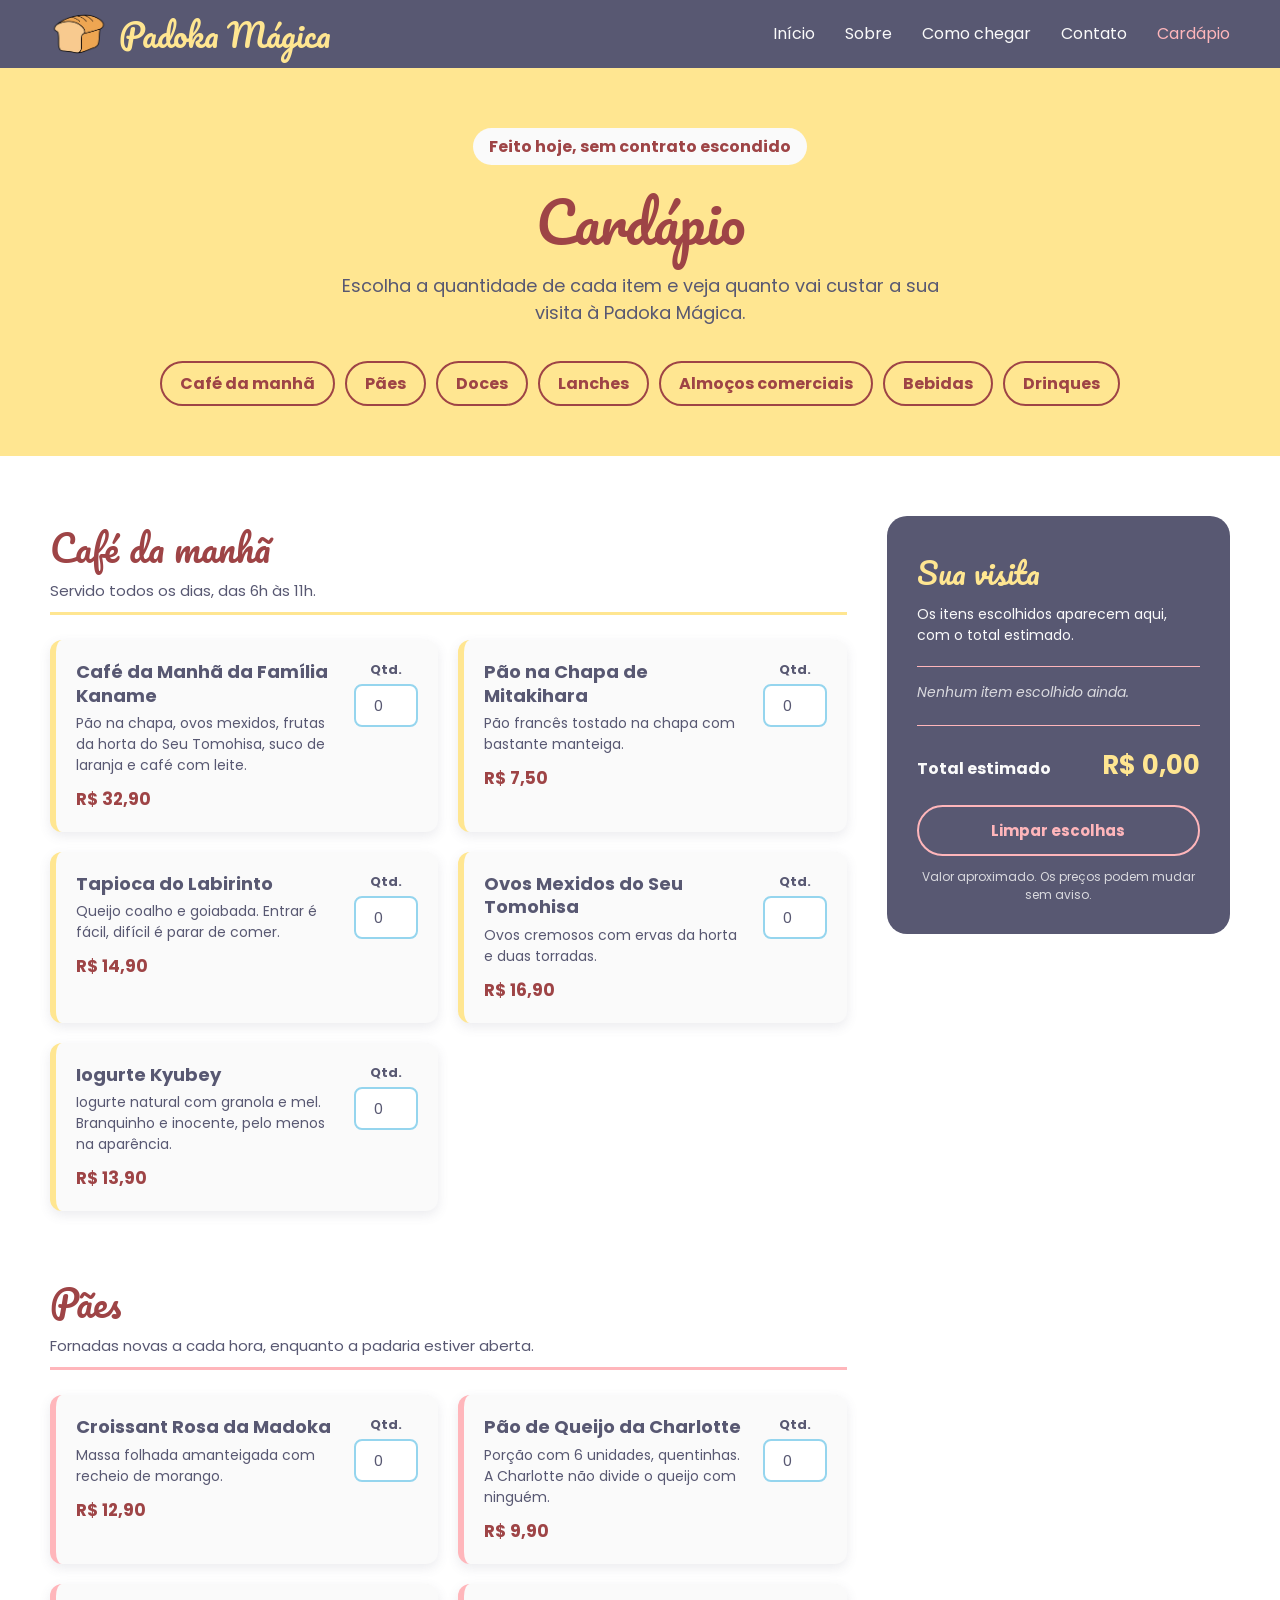
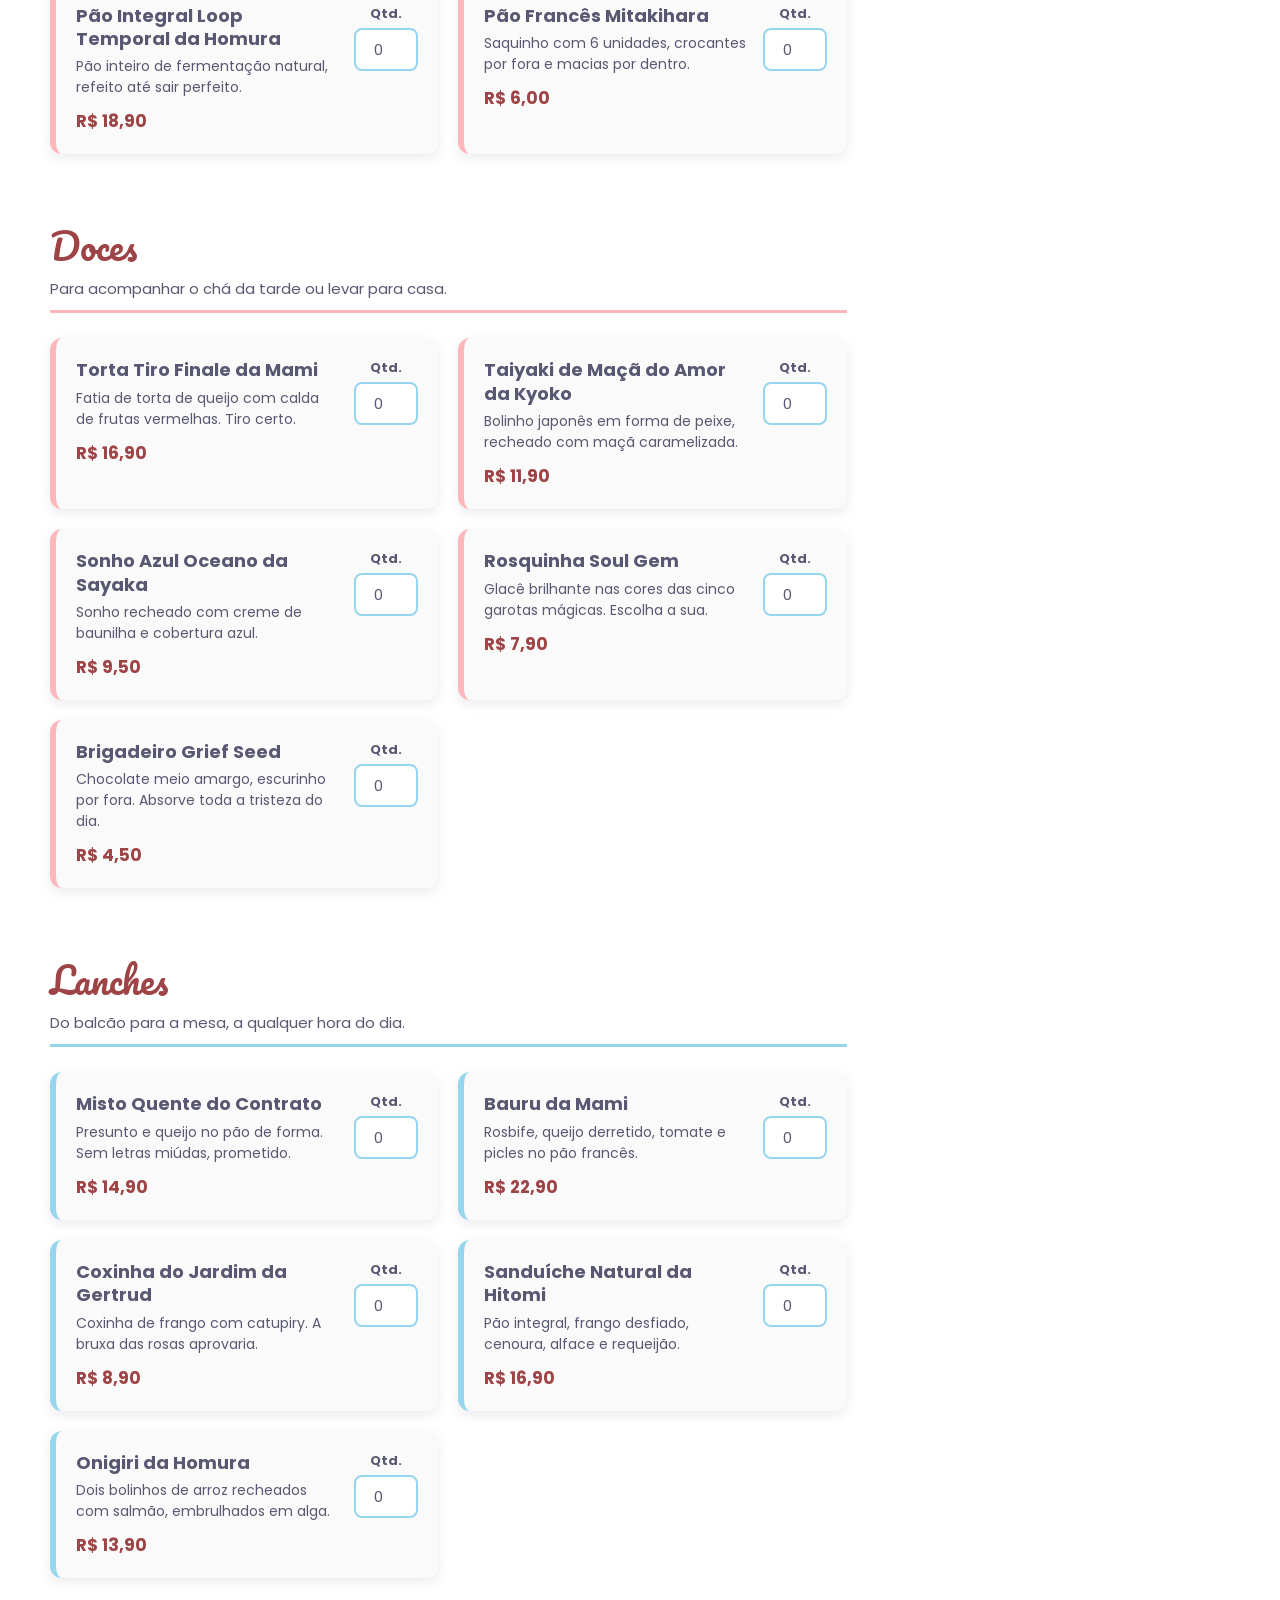
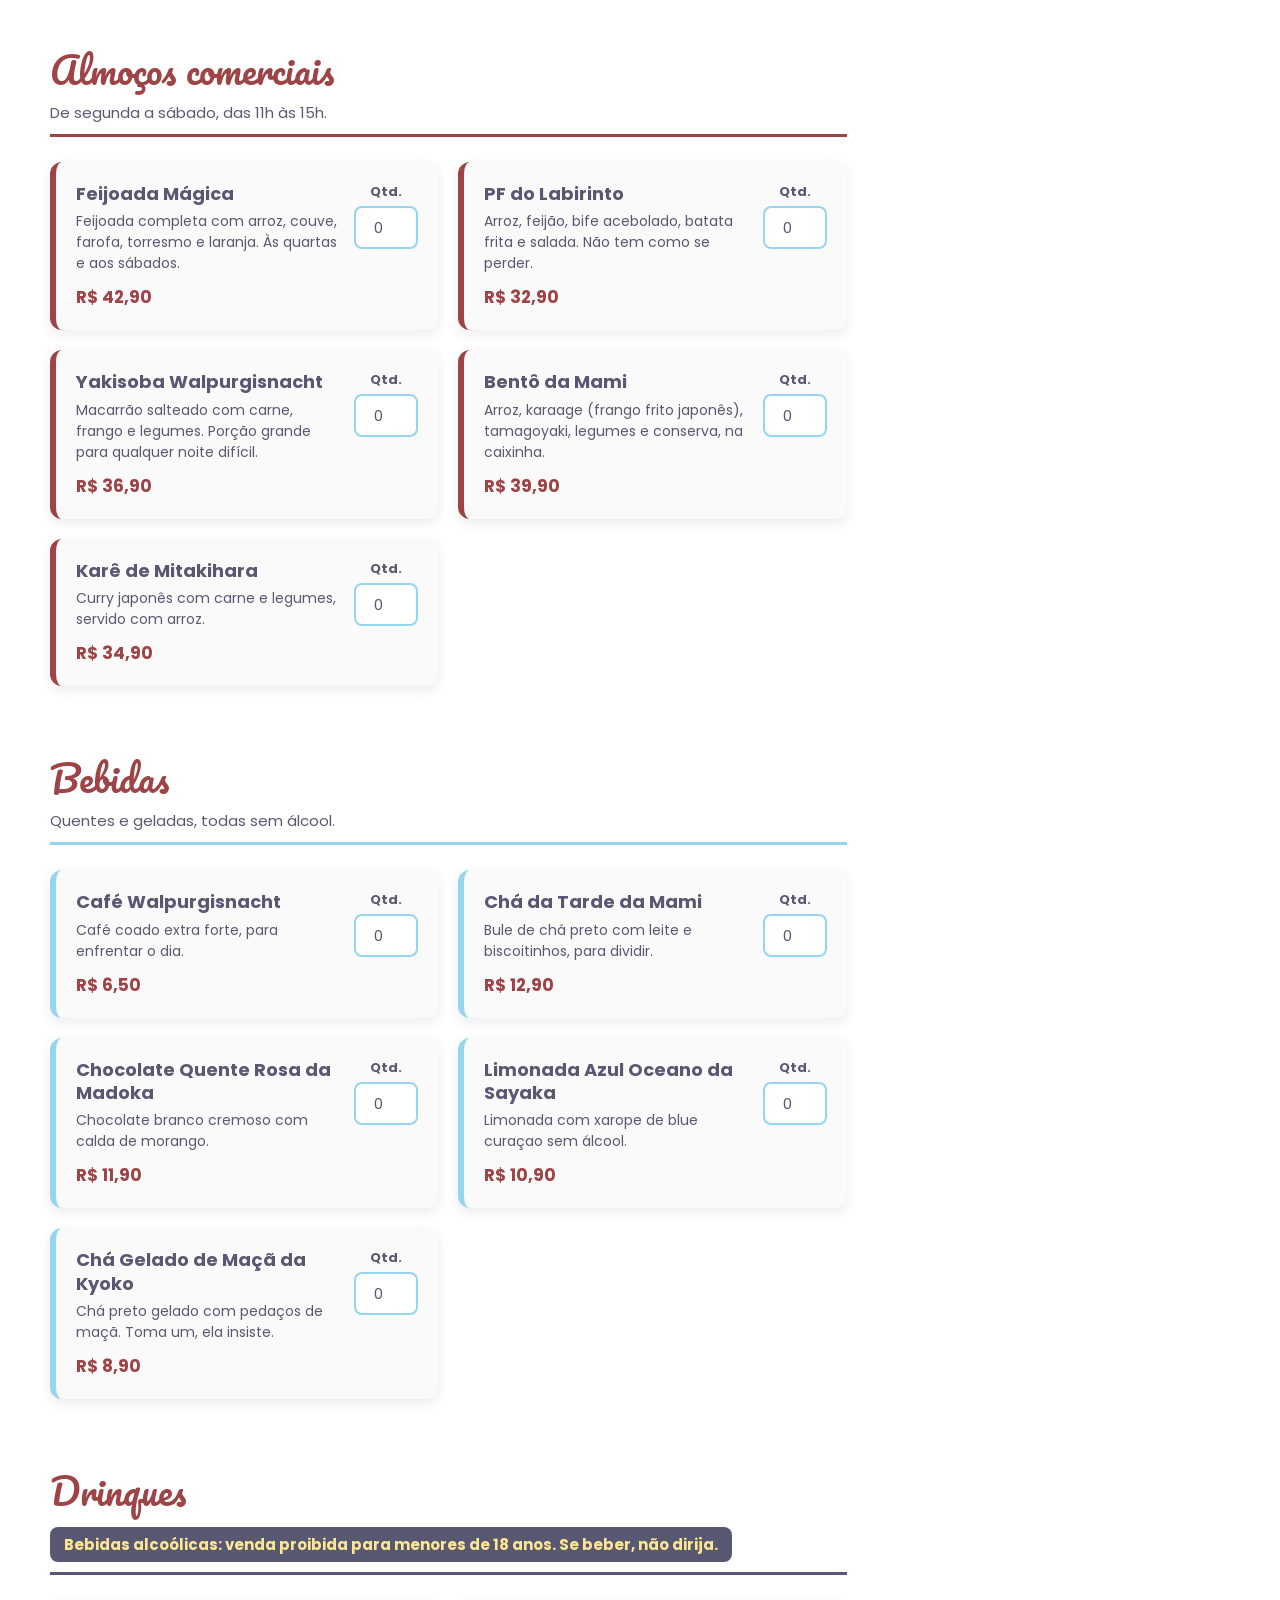
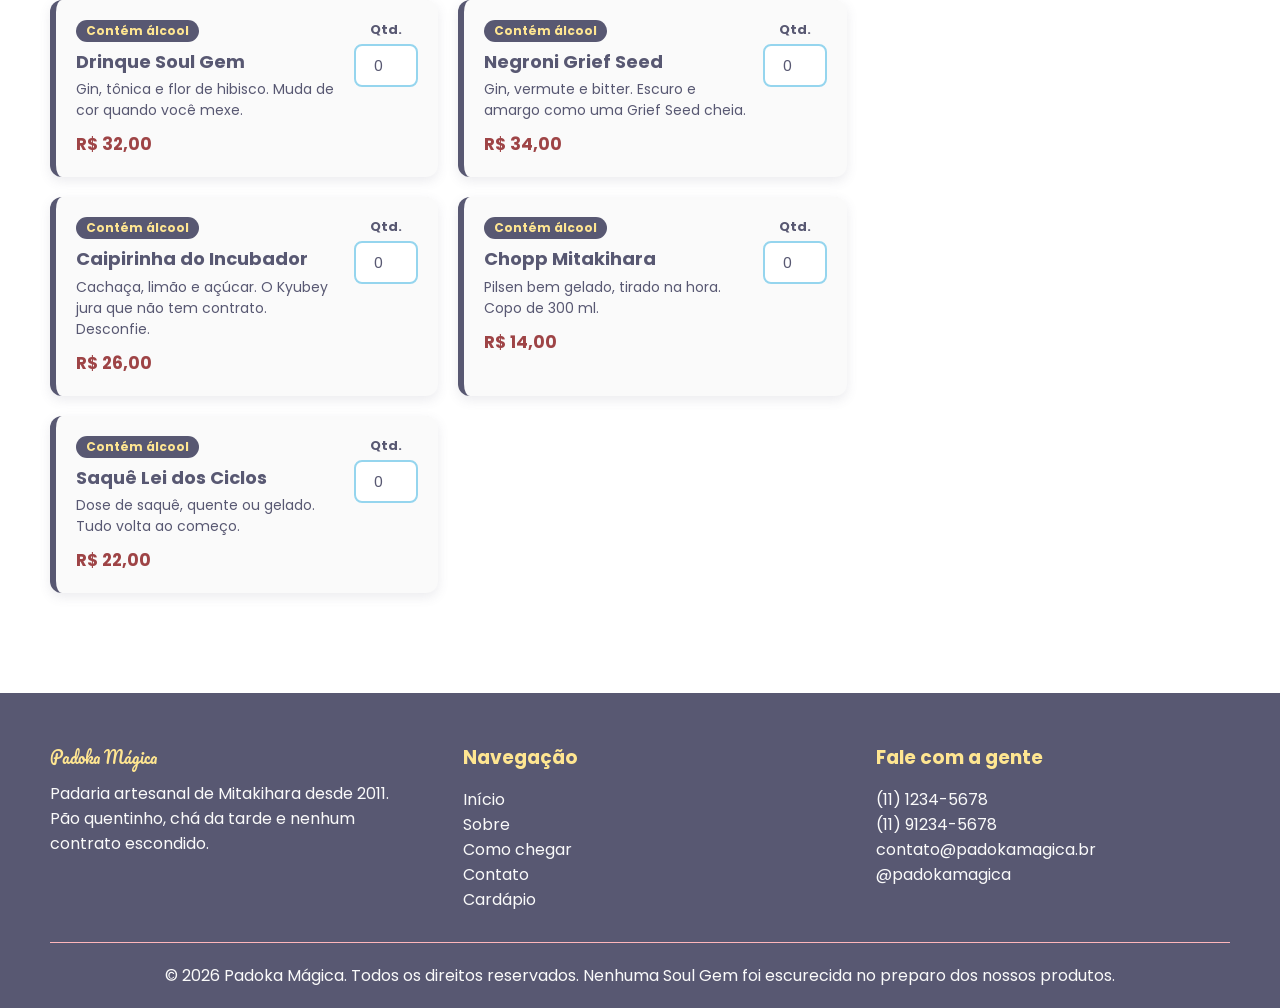
==== cardapio.html @ 31a46632 "Cardápio Pronto" ====
<!doctype html>
<html lang="pt-BR">
  <head>
    <meta charset="UTF-8" />
    <meta name="viewport" content="width=device-width, initial-scale=1.0" />
    <title>Cardápio | Padoka Mágica</title>
    <link rel="stylesheet" href="./css/cardapio.css" />
    <link
      rel="shortcut icon"
      href="assets/img/LogoImage.png"
      type="image/png" />
  </head>
  <body>
    <header id="header" class="header">
      <a href="./index.html#hero" class="logoContainer">
        <img src="./assets/img/LogoImage.png" alt="Logo da Padoka Mágica" />
        <h1>Padoka Mágica</h1>
      </a>

      <nav class="navigation">
        <a href="./index.html#hero">Início</a>
        <a href="./index.html#historia">Sobre</a>
        <a href="./index.html#comoChegar">Como chegar</a>
        <a href="./index.html#contato">Contato</a>
        <a href="./cardapio.html" class="paginaAtual">Cardápio</a>
      </nav>
    </header>

    <main id="content" class="content">
      <section id="cardapioTopo" class="cardapioTopo">
        <p class="cardapioTag">Feito hoje, sem contrato escondido</p>
        <h1 class="cardapioTitulo">Cardápio</h1>
        <p class="cardapioSubtitulo">
          Escolha a quantidade de cada item e veja quanto vai custar a sua
          visita à Padoka Mágica.
        </p>
        <nav class="categorias">
          <a href="#cafeDaManha">Café da manhã</a>
          <a href="#paes">Pães</a>
          <a href="#doces">Doces</a>
          <a href="#lanches">Lanches</a>
          <a href="#almocos">Almoços comerciais</a>
          <a href="#bebidas">Bebidas</a>
          <a href="#drinques">Drinques</a>
        </nav>
      </section>

      <form id="formCardapio" class="cardapioConteudo" action="#">
        <div class="listaCategorias">
          <section id="cafeDaManha" class="categoria categoriaAmarela">
            <div class="categoriaCabecalho">
              <h2 class="categoriaTitulo">Café da manhã</h2>
              <p class="categoriaTexto">
                Servido todos os dias, das 6h às 11h.
              </p>
            </div>
            <div class="listaItens">
              <div class="item" data-id="cafeFamiliaKaname" data-preco="32.90">
                <div class="itemInfo">
                  <h3 class="itemNome">Café da Manhã da Família Kaname</h3>
                  <p class="itemDescricao">
                    Pão na chapa, ovos mexidos, frutas da horta do Seu Tomohisa,
                    suco de laranja e café com leite.
                  </p>
                  <p class="itemPreco">R$ 32,90</p>
                </div>
                <div class="itemQuantidade">
                  <label for="qtdCafeFamiliaKaname">Qtd.</label>
                  <input
                    type="number"
                    id="qtdCafeFamiliaKaname"
                    name="cafeFamiliaKaname"
                    class="quantidade"
                    min="0"
                    max="20"
                    value="0" />
                </div>
              </div>
              <div class="item" data-id="paoNaChapa" data-preco="7.50">
                <div class="itemInfo">
                  <h3 class="itemNome">Pão na Chapa de Mitakihara</h3>
                  <p class="itemDescricao">
                    Pão francês tostado na chapa com bastante manteiga.
                  </p>
                  <p class="itemPreco">R$ 7,50</p>
                </div>
                <div class="itemQuantidade">
                  <label for="qtdPaoNaChapa">Qtd.</label>
                  <input
                    type="number"
                    id="qtdPaoNaChapa"
                    name="paoNaChapa"
                    class="quantidade"
                    min="0"
                    max="20"
                    value="0" />
                </div>
              </div>
              <div class="item" data-id="tapiocaLabirinto" data-preco="14.90">
                <div class="itemInfo">
                  <h3 class="itemNome">Tapioca do Labirinto</h3>
                  <p class="itemDescricao">
                    Queijo coalho e goiabada. Entrar é fácil, difícil é parar de
                    comer.
                  </p>
                  <p class="itemPreco">R$ 14,90</p>
                </div>
                <div class="itemQuantidade">
                  <label for="qtdTapiocaLabirinto">Qtd.</label>
                  <input
                    type="number"
                    id="qtdTapiocaLabirinto"
                    name="tapiocaLabirinto"
                    class="quantidade"
                    min="0"
                    max="20"
                    value="0" />
                </div>
              </div>
              <div class="item" data-id="ovosTomohisa" data-preco="16.90">
                <div class="itemInfo">
                  <h3 class="itemNome">Ovos Mexidos do Seu Tomohisa</h3>
                  <p class="itemDescricao">
                    Ovos cremosos com ervas da horta e duas torradas.
                  </p>
                  <p class="itemPreco">R$ 16,90</p>
                </div>
                <div class="itemQuantidade">
                  <label for="qtdOvosTomohisa">Qtd.</label>
                  <input
                    type="number"
                    id="qtdOvosTomohisa"
                    name="ovosTomohisa"
                    class="quantidade"
                    min="0"
                    max="20"
                    value="0" />
                </div>
              </div>
              <div class="item" data-id="iogurteKyubey" data-preco="13.90">
                <div class="itemInfo">
                  <h3 class="itemNome">Iogurte Kyubey</h3>
                  <p class="itemDescricao">
                    Iogurte natural com granola e mel. Branquinho e inocente,
                    pelo menos na aparência.
                  </p>
                  <p class="itemPreco">R$ 13,90</p>
                </div>
                <div class="itemQuantidade">
                  <label for="qtdIogurteKyubey">Qtd.</label>
                  <input
                    type="number"
                    id="qtdIogurteKyubey"
                    name="iogurteKyubey"
                    class="quantidade"
                    min="0"
                    max="20"
                    value="0" />
                </div>
              </div>
            </div>
          </section>
          <section id="paes" class="categoria categoriaRosa">
            <div class="categoriaCabecalho">
              <h2 class="categoriaTitulo">Pães</h2>
              <p class="categoriaTexto">
                Fornadas novas a cada hora, enquanto a padaria estiver aberta.
              </p>
            </div>
            <div class="listaItens">
              <div class="item" data-id="croissantRosa" data-preco="12.90">
                <div class="itemInfo">
                  <h3 class="itemNome">Croissant Rosa da Madoka</h3>
                  <p class="itemDescricao">
                    Massa folhada amanteigada com recheio de morango.
                  </p>
                  <p class="itemPreco">R$ 12,90</p>
                </div>
                <div class="itemQuantidade">
                  <label for="qtdCroissantRosa">Qtd.</label>
                  <input
                    type="number"
                    id="qtdCroissantRosa"
                    name="croissantRosa"
                    class="quantidade"
                    min="0"
                    max="20"
                    value="0" />
                </div>
              </div>
              <div class="item" data-id="paoQueijo" data-preco="9.90">
                <div class="itemInfo">
                  <h3 class="itemNome">Pão de Queijo da Charlotte</h3>
                  <p class="itemDescricao">
                    Porção com 6 unidades, quentinhas. A Charlotte não divide o
                    queijo com ninguém.
                  </p>
                  <p class="itemPreco">R$ 9,90</p>
                </div>
                <div class="itemQuantidade">
                  <label for="qtdPaoQueijo">Qtd.</label>
                  <input
                    type="number"
                    id="qtdPaoQueijo"
                    name="paoQueijo"
                    class="quantidade"
                    min="0"
                    max="20"
                    value="0" />
                </div>
              </div>
              <div class="item" data-id="paoIntegral" data-preco="18.90">
                <div class="itemInfo">
                  <h3 class="itemNome">Pão Integral Loop Temporal da Homura</h3>
                  <p class="itemDescricao">
                    Pão inteiro de fermentação natural, refeito até sair
                    perfeito.
                  </p>
                  <p class="itemPreco">R$ 18,90</p>
                </div>
                <div class="itemQuantidade">
                  <label for="qtdPaoIntegral">Qtd.</label>
                  <input
                    type="number"
                    id="qtdPaoIntegral"
                    name="paoIntegral"
                    class="quantidade"
                    min="0"
                    max="20"
                    value="0" />
                </div>
              </div>
              <div class="item" data-id="paoFrances" data-preco="6.00">
                <div class="itemInfo">
                  <h3 class="itemNome">Pão Francês Mitakihara</h3>
                  <p class="itemDescricao">
                    Saquinho com 6 unidades, crocantes por fora e macias por
                    dentro.
                  </p>
                  <p class="itemPreco">R$ 6,00</p>
                </div>
                <div class="itemQuantidade">
                  <label for="qtdPaoFrances">Qtd.</label>
                  <input
                    type="number"
                    id="qtdPaoFrances"
                    name="paoFrances"
                    class="quantidade"
                    min="0"
                    max="20"
                    value="0" />
                </div>
              </div>
            </div>
          </section>
          <section id="doces" class="categoria categoriaRosa">
            <div class="categoriaCabecalho">
              <h2 class="categoriaTitulo">Doces</h2>
              <p class="categoriaTexto">
                Para acompanhar o chá da tarde ou levar para casa.
              </p>
            </div>
            <div class="listaItens">
              <div class="item" data-id="tortaMami" data-preco="16.90">
                <div class="itemInfo">
                  <h3 class="itemNome">Torta Tiro Finale da Mami</h3>
                  <p class="itemDescricao">
                    Fatia de torta de queijo com calda de frutas vermelhas. Tiro
                    certo.
                  </p>
                  <p class="itemPreco">R$ 16,90</p>
                </div>
                <div class="itemQuantidade">
                  <label for="qtdTortaMami">Qtd.</label>
                  <input
                    type="number"
                    id="qtdTortaMami"
                    name="tortaMami"
                    class="quantidade"
                    min="0"
                    max="20"
                    value="0" />
                </div>
              </div>
              <div class="item" data-id="taiyakiKyoko" data-preco="11.90">
                <div class="itemInfo">
                  <h3 class="itemNome">Taiyaki de Maçã do Amor da Kyoko</h3>
                  <p class="itemDescricao">
                    Bolinho japonês em forma de peixe, recheado com maçã
                    caramelizada.
                  </p>
                  <p class="itemPreco">R$ 11,90</p>
                </div>
                <div class="itemQuantidade">
                  <label for="qtdTaiyakiKyoko">Qtd.</label>
                  <input
                    type="number"
                    id="qtdTaiyakiKyoko"
                    name="taiyakiKyoko"
                    class="quantidade"
                    min="0"
                    max="20"
                    value="0" />
                </div>
              </div>
              <div class="item" data-id="sonhoSayaka" data-preco="9.50">
                <div class="itemInfo">
                  <h3 class="itemNome">Sonho Azul Oceano da Sayaka</h3>
                  <p class="itemDescricao">
                    Sonho recheado com creme de baunilha e cobertura azul.
                  </p>
                  <p class="itemPreco">R$ 9,50</p>
                </div>
                <div class="itemQuantidade">
                  <label for="qtdSonhoSayaka">Qtd.</label>
                  <input
                    type="number"
                    id="qtdSonhoSayaka"
                    name="sonhoSayaka"
                    class="quantidade"
                    min="0"
                    max="20"
                    value="0" />
                </div>
              </div>
              <div class="item" data-id="rosquinhaSoulGem" data-preco="7.90">
                <div class="itemInfo">
                  <h3 class="itemNome">Rosquinha Soul Gem</h3>
                  <p class="itemDescricao">
                    Glacê brilhante nas cores das cinco garotas mágicas. Escolha
                    a sua.
                  </p>
                  <p class="itemPreco">R$ 7,90</p>
                </div>
                <div class="itemQuantidade">
                  <label for="qtdRosquinhaSoulGem">Qtd.</label>
                  <input
                    type="number"
                    id="qtdRosquinhaSoulGem"
                    name="rosquinhaSoulGem"
                    class="quantidade"
                    min="0"
                    max="20"
                    value="0" />
                </div>
              </div>
              <div class="item" data-id="brigadeiroGriefSeed" data-preco="4.50">
                <div class="itemInfo">
                  <h3 class="itemNome">Brigadeiro Grief Seed</h3>
                  <p class="itemDescricao">
                    Chocolate meio amargo, escurinho por fora. Absorve toda a
                    tristeza do dia.
                  </p>
                  <p class="itemPreco">R$ 4,50</p>
                </div>
                <div class="itemQuantidade">
                  <label for="qtdBrigadeiroGriefSeed">Qtd.</label>
                  <input
                    type="number"
                    id="qtdBrigadeiroGriefSeed"
                    name="brigadeiroGriefSeed"
                    class="quantidade"
                    min="0"
                    max="20"
                    value="0" />
                </div>
              </div>
            </div>
          </section>
          <section id="lanches" class="categoria categoriaAzul">
            <div class="categoriaCabecalho">
              <h2 class="categoriaTitulo">Lanches</h2>
              <p class="categoriaTexto">
                Do balcão para a mesa, a qualquer hora do dia.
              </p>
            </div>
            <div class="listaItens">
              <div class="item" data-id="mistoContrato" data-preco="14.90">
                <div class="itemInfo">
                  <h3 class="itemNome">Misto Quente do Contrato</h3>
                  <p class="itemDescricao">
                    Presunto e queijo no pão de forma. Sem letras miúdas,
                    prometido.
                  </p>
                  <p class="itemPreco">R$ 14,90</p>
                </div>
                <div class="itemQuantidade">
                  <label for="qtdMistoContrato">Qtd.</label>
                  <input
                    type="number"
                    id="qtdMistoContrato"
                    name="mistoContrato"
                    class="quantidade"
                    min="0"
                    max="20"
                    value="0" />
                </div>
              </div>
              <div class="item" data-id="bauruMami" data-preco="22.90">
                <div class="itemInfo">
                  <h3 class="itemNome">Bauru da Mami</h3>
                  <p class="itemDescricao">
                    Rosbife, queijo derretido, tomate e picles no pão francês.
                  </p>
                  <p class="itemPreco">R$ 22,90</p>
                </div>
                <div class="itemQuantidade">
                  <label for="qtdBauruMami">Qtd.</label>
                  <input
                    type="number"
                    id="qtdBauruMami"
                    name="bauruMami"
                    class="quantidade"
                    min="0"
                    max="20"
                    value="0" />
                </div>
              </div>
              <div class="item" data-id="coxinhaGertrud" data-preco="8.90">
                <div class="itemInfo">
                  <h3 class="itemNome">Coxinha do Jardim da Gertrud</h3>
                  <p class="itemDescricao">
                    Coxinha de frango com catupiry. A bruxa das rosas aprovaria.
                  </p>
                  <p class="itemPreco">R$ 8,90</p>
                </div>
                <div class="itemQuantidade">
                  <label for="qtdCoxinhaGertrud">Qtd.</label>
                  <input
                    type="number"
                    id="qtdCoxinhaGertrud"
                    name="coxinhaGertrud"
                    class="quantidade"
                    min="0"
                    max="20"
                    value="0" />
                </div>
              </div>
              <div class="item" data-id="sanduicheHitomi" data-preco="16.90">
                <div class="itemInfo">
                  <h3 class="itemNome">Sanduíche Natural da Hitomi</h3>
                  <p class="itemDescricao">
                    Pão integral, frango desfiado, cenoura, alface e requeijão.
                  </p>
                  <p class="itemPreco">R$ 16,90</p>
                </div>
                <div class="itemQuantidade">
                  <label for="qtdSanduicheHitomi">Qtd.</label>
                  <input
                    type="number"
                    id="qtdSanduicheHitomi"
                    name="sanduicheHitomi"
                    class="quantidade"
                    min="0"
                    max="20"
                    value="0" />
                </div>
              </div>
              <div class="item" data-id="onigiriHomura" data-preco="13.90">
                <div class="itemInfo">
                  <h3 class="itemNome">Onigiri da Homura</h3>
                  <p class="itemDescricao">
                    Dois bolinhos de arroz recheados com salmão, embrulhados em
                    alga.
                  </p>
                  <p class="itemPreco">R$ 13,90</p>
                </div>
                <div class="itemQuantidade">
                  <label for="qtdOnigiriHomura">Qtd.</label>
                  <input
                    type="number"
                    id="qtdOnigiriHomura"
                    name="onigiriHomura"
                    class="quantidade"
                    min="0"
                    max="20"
                    value="0" />
                </div>
              </div>
            </div>
          </section>
          <section id="almocos" class="categoria categoriaVermelha">
            <div class="categoriaCabecalho">
              <h2 class="categoriaTitulo">Almoços comerciais</h2>
              <p class="categoriaTexto">De segunda a sábado, das 11h às 15h.</p>
            </div>
            <div class="listaItens">
              <div class="item" data-id="feijoadaMagica" data-preco="42.90">
                <div class="itemInfo">
                  <h3 class="itemNome">Feijoada Mágica</h3>
                  <p class="itemDescricao">
                    Feijoada completa com arroz, couve, farofa, torresmo e
                    laranja. Às quartas e aos sábados.
                  </p>
                  <p class="itemPreco">R$ 42,90</p>
                </div>
                <div class="itemQuantidade">
                  <label for="qtdFeijoadaMagica">Qtd.</label>
                  <input
                    type="number"
                    id="qtdFeijoadaMagica"
                    name="feijoadaMagica"
                    class="quantidade"
                    min="0"
                    max="20"
                    value="0" />
                </div>
              </div>
              <div class="item" data-id="pfLabirinto" data-preco="32.90">
                <div class="itemInfo">
                  <h3 class="itemNome">PF do Labirinto</h3>
                  <p class="itemDescricao">
                    Arroz, feijão, bife acebolado, batata frita e salada. Não
                    tem como se perder.
                  </p>
                  <p class="itemPreco">R$ 32,90</p>
                </div>
                <div class="itemQuantidade">
                  <label for="qtdPfLabirinto">Qtd.</label>
                  <input
                    type="number"
                    id="qtdPfLabirinto"
                    name="pfLabirinto"
                    class="quantidade"
                    min="0"
                    max="20"
                    value="0" />
                </div>
              </div>
              <div class="item" data-id="yakisobaWalpurgis" data-preco="36.90">
                <div class="itemInfo">
                  <h3 class="itemNome">Yakisoba Walpurgisnacht</h3>
                  <p class="itemDescricao">
                    Macarrão salteado com carne, frango e legumes. Porção grande
                    para qualquer noite difícil.
                  </p>
                  <p class="itemPreco">R$ 36,90</p>
                </div>
                <div class="itemQuantidade">
                  <label for="qtdYakisobaWalpurgis">Qtd.</label>
                  <input
                    type="number"
                    id="qtdYakisobaWalpurgis"
                    name="yakisobaWalpurgis"
                    class="quantidade"
                    min="0"
                    max="20"
                    value="0" />
                </div>
              </div>
              <div class="item" data-id="bentoMami" data-preco="39.90">
                <div class="itemInfo">
                  <h3 class="itemNome">Bentô da Mami</h3>
                  <p class="itemDescricao">
                    Arroz, karaage (frango frito japonês), tamagoyaki, legumes e
                    conserva, na caixinha.
                  </p>
                  <p class="itemPreco">R$ 39,90</p>
                </div>
                <div class="itemQuantidade">
                  <label for="qtdBentoMami">Qtd.</label>
                  <input
                    type="number"
                    id="qtdBentoMami"
                    name="bentoMami"
                    class="quantidade"
                    min="0"
                    max="20"
                    value="0" />
                </div>
              </div>
              <div class="item" data-id="kareMitakihara" data-preco="34.90">
                <div class="itemInfo">
                  <h3 class="itemNome">Karê de Mitakihara</h3>
                  <p class="itemDescricao">
                    Curry japonês com carne e legumes, servido com arroz.
                  </p>
                  <p class="itemPreco">R$ 34,90</p>
                </div>
                <div class="itemQuantidade">
                  <label for="qtdKareMitakihara">Qtd.</label>
                  <input
                    type="number"
                    id="qtdKareMitakihara"
                    name="kareMitakihara"
                    class="quantidade"
                    min="0"
                    max="20"
                    value="0" />
                </div>
              </div>
            </div>
          </section>
          <section id="bebidas" class="categoria categoriaAzul">
            <div class="categoriaCabecalho">
              <h2 class="categoriaTitulo">Bebidas</h2>
              <p class="categoriaTexto">Quentes e geladas, todas sem álcool.</p>
            </div>
            <div class="listaItens">
              <div class="item" data-id="cafeWalpurgis" data-preco="6.50">
                <div class="itemInfo">
                  <h3 class="itemNome">Café Walpurgisnacht</h3>
                  <p class="itemDescricao">
                    Café coado extra forte, para enfrentar o dia.
                  </p>
                  <p class="itemPreco">R$ 6,50</p>
                </div>
                <div class="itemQuantidade">
                  <label for="qtdCafeWalpurgis">Qtd.</label>
                  <input
                    type="number"
                    id="qtdCafeWalpurgis"
                    name="cafeWalpurgis"
                    class="quantidade"
                    min="0"
                    max="20"
                    value="0" />
                </div>
              </div>
              <div class="item" data-id="chaMami" data-preco="12.90">
                <div class="itemInfo">
                  <h3 class="itemNome">Chá da Tarde da Mami</h3>
                  <p class="itemDescricao">
                    Bule de chá preto com leite e biscoitinhos, para dividir.
                  </p>
                  <p class="itemPreco">R$ 12,90</p>
                </div>
                <div class="itemQuantidade">
                  <label for="qtdChaMami">Qtd.</label>
                  <input
                    type="number"
                    id="qtdChaMami"
                    name="chaMami"
                    class="quantidade"
                    min="0"
                    max="20"
                    value="0" />
                </div>
              </div>
              <div class="item" data-id="chocolateMadoka" data-preco="11.90">
                <div class="itemInfo">
                  <h3 class="itemNome">Chocolate Quente Rosa da Madoka</h3>
                  <p class="itemDescricao">
                    Chocolate branco cremoso com calda de morango.
                  </p>
                  <p class="itemPreco">R$ 11,90</p>
                </div>
                <div class="itemQuantidade">
                  <label for="qtdChocolateMadoka">Qtd.</label>
                  <input
                    type="number"
                    id="qtdChocolateMadoka"
                    name="chocolateMadoka"
                    class="quantidade"
                    min="0"
                    max="20"
                    value="0" />
                </div>
              </div>
              <div class="item" data-id="limonadaSayaka" data-preco="10.90">
                <div class="itemInfo">
                  <h3 class="itemNome">Limonada Azul Oceano da Sayaka</h3>
                  <p class="itemDescricao">
                    Limonada com xarope de blue curaçao sem álcool.
                  </p>
                  <p class="itemPreco">R$ 10,90</p>
                </div>
                <div class="itemQuantidade">
                  <label for="qtdLimonadaSayaka">Qtd.</label>
                  <input
                    type="number"
                    id="qtdLimonadaSayaka"
                    name="limonadaSayaka"
                    class="quantidade"
                    min="0"
                    max="20"
                    value="0" />
                </div>
              </div>
              <div class="item" data-id="chaGeladoKyoko" data-preco="8.90">
                <div class="itemInfo">
                  <h3 class="itemNome">Chá Gelado de Maçã da Kyoko</h3>
                  <p class="itemDescricao">
                    Chá preto gelado com pedaços de maçã. Toma um, ela insiste.
                  </p>
                  <p class="itemPreco">R$ 8,90</p>
                </div>
                <div class="itemQuantidade">
                  <label for="qtdChaGeladoKyoko">Qtd.</label>
                  <input
                    type="number"
                    id="qtdChaGeladoKyoko"
                    name="chaGeladoKyoko"
                    class="quantidade"
                    min="0"
                    max="20"
                    value="0" />
                </div>
              </div>
            </div>
          </section>
          <section id="drinques" class="categoria categoriaRoxa">
            <div class="categoriaCabecalho">
              <h2 class="categoriaTitulo">Drinques</h2>
              <p class="categoriaTexto categoriaAviso">
                Bebidas alcoólicas: venda proibida para menores de 18 anos. Se
                beber, não dirija.
              </p>
            </div>
            <div class="listaItens">
              <div class="item" data-id="drinqueSoulGem" data-preco="32.00">
                <div class="itemInfo">
                  <p class="itemTag">Contém álcool</p>
                  <h3 class="itemNome">Drinque Soul Gem</h3>
                  <p class="itemDescricao">
                    Gin, tônica e flor de hibisco. Muda de cor quando você mexe.
                  </p>
                  <p class="itemPreco">R$ 32,00</p>
                </div>
                <div class="itemQuantidade">
                  <label for="qtdDrinqueSoulGem">Qtd.</label>
                  <input
                    type="number"
                    id="qtdDrinqueSoulGem"
                    name="drinqueSoulGem"
                    class="quantidade"
                    min="0"
                    max="20"
                    value="0" />
                </div>
              </div>
              <div class="item" data-id="negroniGriefSeed" data-preco="34.00">
                <div class="itemInfo">
                  <p class="itemTag">Contém álcool</p>
                  <h3 class="itemNome">Negroni Grief Seed</h3>
                  <p class="itemDescricao">
                    Gin, vermute e bitter. Escuro e amargo como uma Grief Seed
                    cheia.
                  </p>
                  <p class="itemPreco">R$ 34,00</p>
                </div>
                <div class="itemQuantidade">
                  <label for="qtdNegroniGriefSeed">Qtd.</label>
                  <input
                    type="number"
                    id="qtdNegroniGriefSeed"
                    name="negroniGriefSeed"
                    class="quantidade"
                    min="0"
                    max="20"
                    value="0" />
                </div>
              </div>
              <div
                class="item"
                data-id="caipirinhaIncubador"
                data-preco="26.00">
                <div class="itemInfo">
                  <p class="itemTag">Contém álcool</p>
                  <h3 class="itemNome">Caipirinha do Incubador</h3>
                  <p class="itemDescricao">
                    Cachaça, limão e açúcar. O Kyubey jura que não tem contrato.
                    Desconfie.
                  </p>
                  <p class="itemPreco">R$ 26,00</p>
                </div>
                <div class="itemQuantidade">
                  <label for="qtdCaipirinhaIncubador">Qtd.</label>
                  <input
                    type="number"
                    id="qtdCaipirinhaIncubador"
                    name="caipirinhaIncubador"
                    class="quantidade"
                    min="0"
                    max="20"
                    value="0" />
                </div>
              </div>
              <div class="item" data-id="choppMitakihara" data-preco="14.00">
                <div class="itemInfo">
                  <p class="itemTag">Contém álcool</p>
                  <h3 class="itemNome">Chopp Mitakihara</h3>
                  <p class="itemDescricao">
                    Pilsen bem gelado, tirado na hora. Copo de 300 ml.
                  </p>
                  <p class="itemPreco">R$ 14,00</p>
                </div>
                <div class="itemQuantidade">
                  <label for="qtdChoppMitakihara">Qtd.</label>
                  <input
                    type="number"
                    id="qtdChoppMitakihara"
                    name="choppMitakihara"
                    class="quantidade"
                    min="0"
                    max="20"
                    value="0" />
                </div>
              </div>
              <div class="item" data-id="saqueLeiDosCiclos" data-preco="22.00">
                <div class="itemInfo">
                  <p class="itemTag">Contém álcool</p>
                  <h3 class="itemNome">Saquê Lei dos Ciclos</h3>
                  <p class="itemDescricao">
                    Dose de saquê, quente ou gelado. Tudo volta ao começo.
                  </p>
                  <p class="itemPreco">R$ 22,00</p>
                </div>
                <div class="itemQuantidade">
                  <label for="qtdSaqueLeiDosCiclos">Qtd.</label>
                  <input
                    type="number"
                    id="qtdSaqueLeiDosCiclos"
                    name="saqueLeiDosCiclos"
                    class="quantidade"
                    min="0"
                    max="20"
                    value="0" />
                </div>
              </div>
            </div>
          </section>
        </div>

        <div id="resumoPedido" class="resumoPedido">
          <h2 class="resumoTitulo">Sua visita</h2>
          <p class="resumoTexto">
            Os itens escolhidos aparecem aqui, com o total estimado.
          </p>
          <div id="listaResumo" class="listaResumo">
            <p class="resumoVazio">Nenhum item escolhido ainda.</p>
          </div>
          <div class="resumoTotal">
            <span>Total estimado</span>
            <span id="totalEstimado" class="totalValor">R$ 0,00</span>
          </div>
          <button type="reset" class="botaoLimpar">Limpar escolhas</button>
          <p class="resumoAviso">
            Valor aproximado. Os preços podem mudar sem aviso.
          </p>
        </div>
      </form>
    </main>

    <footer id="footer" class="footer">
      <div class="footerContainer">
        <div class="footerColuna">
          <p class="footerLogo">Padoka Mágica</p>
          <p>
            Padaria artesanal de Mitakihara desde 2011. Pão quentinho, chá da
            tarde e nenhum contrato escondido.
          </p>
        </div>
        <div class="footerColuna">
          <h3>Navegação</h3>
          <a href="./index.html#hero">Início</a>
          <a href="./index.html#historia">Sobre</a>
          <a href="./index.html#comoChegar">Como chegar</a>
          <a href="./index.html#contato">Contato</a>
          <a href="./cardapio.html">Cardápio</a>
        </div>
        <div class="footerColuna">
          <h3>Fale com a gente</h3>
          <p>(11) 1234-5678</p>
          <p>(11) 91234-5678</p>
          <p>contato@padokamagica.br</p>
          <p>@padokamagica</p>
        </div>
      </div>
      <div class="copyright">
        <p>
          &copy; 2026 Padoka Mágica. Todos os direitos reservados. Nenhuma Soul
          Gem foi escurecida no preparo dos nossos produtos.
        </p>
      </div>
    </footer>
  </body>
</html>
---- css/cardapio.css ----
@import url(layout.css);

.navigation a.paginaAtual {
  color: var(--cor-rosa);
}

.cardapioTopo {
  padding: calc(var(--altura-header) + 60px) 50px 50px;
  background-color: var(--cor-amarela);
  text-align: center;
}

.cardapioTag {
  background-color: var(--cor-branca);
  color: var(--cor-vermelho);
  font-weight: bold;

  width: fit-content;

  padding: 6px 16px;
  margin: 0 auto 20px;

  border-radius: 20px;
}

.cardapioTitulo {
  color: var(--cor-vermelho);

  font-family: "Fonte Titulo";
  font-size: 56px;
  font-weight: 300;
  line-height: 1.3;

  margin-bottom: 15px;
}

.cardapioSubtitulo {
  max-width: 600px;
  margin: 0 auto 35px;
  font-size: large;
}

.categorias {
  display: flex;
  flex-wrap: wrap;
  justify-content: center;
  gap: 10px;
}

.categorias a {
  padding: 8px 18px;

  border: 2px solid var(--cor-vermelho);
  border-radius: 30px;

  color: var(--cor-vermelho);
  font-weight: bold;
  transition: 300ms;
}

.categorias a:hover {
  background-color: var(--cor-vermelho);
  color: var(--cor-branca);
}

.cardapioConteudo {
  display: flex;
  align-items: flex-start;
  gap: 40px;
  padding: 60px 50px 100px;
}

.listaCategorias {
  width: 70%;
  display: flex;
  flex-direction: column;
  gap: 60px;
}

.categoriaAmarela {
  --cor-categoria: var(--cor-amarela);
}

.categoriaRosa {
  --cor-categoria: var(--cor-rosa);
}

.categoriaAzul {
  --cor-categoria: var(--cor-azul);
}

.categoriaVermelha {
  --cor-categoria: var(--cor-vermelho);
}

.categoriaRoxa {
  --cor-categoria: var(--cor-roxa);
}

.categoria {
  scroll-margin-top: 20px;
}

.categoriaCabecalho {
  margin-bottom: 25px;
  padding-bottom: 10px;
  border-bottom: 3px solid var(--cor-categoria);
}

.categoriaTitulo {
  color: var(--cor-vermelho);

  font-family: "Fonte Titulo";
  font-size: 36px;
  font-weight: 300;
}

.categoriaTexto {
  font-size: 15px;
}

.categoriaAviso {
  width: fit-content;
  margin-top: 5px;
  padding: 6px 14px;

  background-color: var(--cor-roxa);
  color: var(--cor-amarela);
  border-radius: 8px;

  font-weight: bold;
}

.listaItens {
  display: flex;
  flex-wrap: wrap;
  gap: 20px;
}

.item {
  width: calc(50% - 10px);
  padding: 20px;

  display: flex;
  justify-content: space-between;
  align-items: flex-start;
  gap: 15px;

  background-color: var(--cor-branca);
  border-left: 6px solid var(--cor-categoria);
  border-radius: 12px;
  box-shadow: 0px 4px 12px rgba(88, 88, 114, 0.12);

  transition: 300ms;
}

.item:hover {
  transform: translateY(-3px);
}

.item.selecionado {
  background-color: #fff3f4;
  box-shadow: 0px 0px 0px 2px var(--cor-categoria);
}

.itemTag {
  width: fit-content;
  margin-bottom: 8px;
  padding: 2px 10px;

  background-color: var(--cor-roxa);
  color: var(--cor-amarela);
  border-radius: 20px;

  font-size: 12px;
  font-weight: bold;
}

.itemNome {
  margin-bottom: 6px;
  font-size: 18px;
  line-height: 1.3;
}

.itemDescricao {
  margin-bottom: 10px;
  font-size: 14px;
  line-height: 1.5;
}

.itemPreco {
  color: var(--cor-vermelho);
  font-size: 17px;
  font-weight: bold;
}

.itemQuantidade {
  display: flex;
  flex-direction: column;
  align-items: center;
  gap: 4px;
}

.itemQuantidade label {
  font-size: 13px;
  font-weight: bold;
}

.quantidade {
  width: 64px;
  padding: 8px;

  border: 2px solid var(--cor-azul);
  border-radius: 8px;

  font-family: inherit;
  font-size: 15px;
  text-align: center;
  color: var(--cor-roxa);
}

.quantidade:focus {
  outline: none;
  border-color: var(--cor-vermelho);
}

.resumoPedido {
  width: 30%;
  padding: 30px;

  position: sticky;
  top: calc(var(--altura-header) + 20px);

  background-color: var(--cor-roxa);
  color: var(--cor-branca);
  border-radius: 20px;
}

.resumoTitulo {
  color: var(--cor-amarela);

  font-family: "Fonte Titulo";
  font-size: 30px;
  font-weight: 300;

  margin-bottom: 5px;
}

.resumoTexto {
  margin-bottom: 20px;
  font-size: 14px;
}

.listaResumo {
  min-height: 60px;
  margin-bottom: 20px;
  padding: 15px 0;

  border-top: 1px solid var(--cor-rosa);
  border-bottom: 1px solid var(--cor-rosa);

  font-size: 14px;
}

.resumoLinha {
  display: flex;
  justify-content: space-between;
  gap: 10px;
  margin-bottom: 6px;
}

.resumoVazio {
  font-style: italic;
  opacity: 0.8;
}

.resumoTotal {
  display: flex;
  justify-content: space-between;
  align-items: baseline;
  margin-bottom: 20px;
  font-weight: bold;
}

.totalValor {
  color: var(--cor-amarela);
  font-size: 26px;
}

.botaoLimpar {
  width: 100%;
  padding: 12px;

  background-color: transparent;
  border: 2px solid var(--cor-rosa);
  border-radius: 30px;

  color: var(--cor-rosa);
  font-family: inherit;
  font-size: 15px;
  font-weight: bold;

  cursor: pointer;
  transition: 300ms;
}

.botaoLimpar:hover {
  background-color: var(--cor-rosa);
  color: var(--cor-roxa);
}

.resumoAviso {
  margin-top: 12px;
  font-size: 12px;
  text-align: center;
  opacity: 0.8;
}

@media (max-width: 1100px) {
  .item {
    width: 100%;
  }
}

@media (max-width: 768px) {
  .cardapioTopo {
    padding: 190px 20px 40px;
  }

  .cardapioTitulo {
    font-size: 42px;
  }

  .cardapioConteudo {
    flex-direction: column;
    padding: 40px 20px 70px;
  }

  .listaCategorias,
  .resumoPedido {
    width: 100%;
  }

  .resumoPedido {
    position: static;
  }

  .categoriaTitulo {
    font-size: 30px;
  }
}
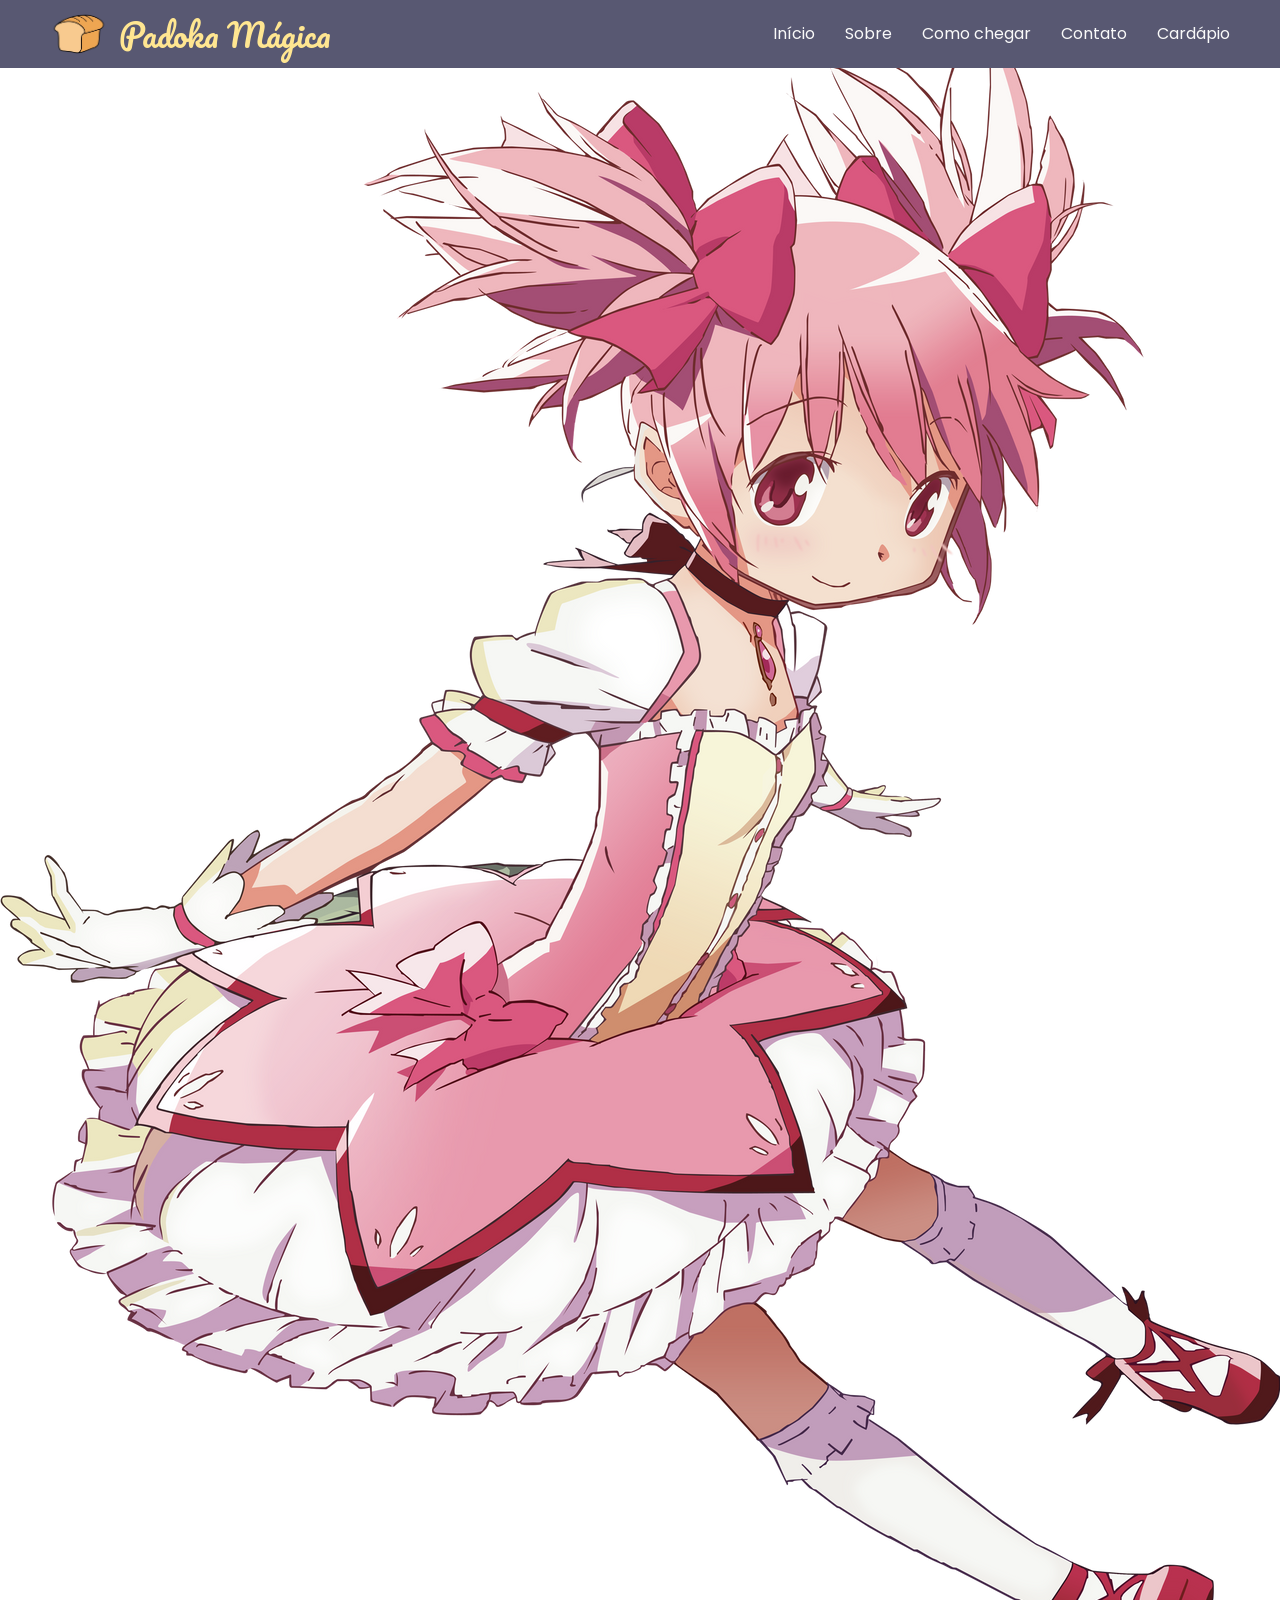
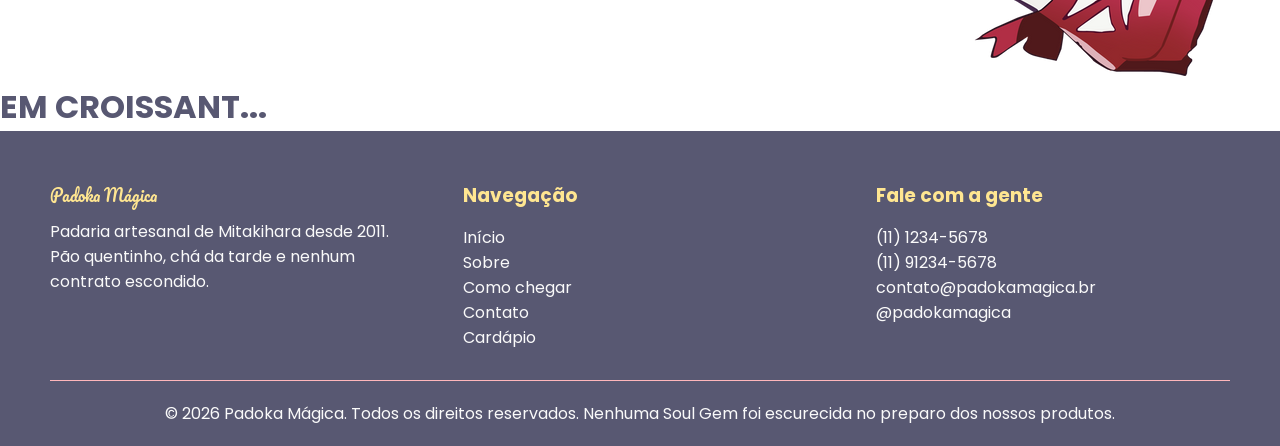
==== commit b6dc3e29: "Padoka Home pronta" ====
--- a/cardapio.html
+++ b/cardapio.html
@@ -26,820 +26,9 @@
       </nav>
     </header>
 
-    <main id="content" class="content">
-      <section id="cardapioTopo" class="cardapioTopo">
-        <p class="cardapioTag">Feito hoje, sem contrato escondido</p>
-        <h1 class="cardapioTitulo">Cardápio</h1>
-        <p class="cardapioSubtitulo">
-          Escolha a quantidade de cada item e veja quanto vai custar a sua
-          visita à Padoka Mágica.
-        </p>
-        <nav class="categorias">
-          <a href="#cafeDaManha">Café da manhã</a>
-          <a href="#paes">Pães</a>
-          <a href="#doces">Doces</a>
-          <a href="#lanches">Lanches</a>
-          <a href="#almocos">Almoços comerciais</a>
-          <a href="#bebidas">Bebidas</a>
-          <a href="#drinques">Drinques</a>
-        </nav>
-      </section>
-
-      <form id="formCardapio" class="cardapioConteudo" action="#">
-        <div class="listaCategorias">
-          <section id="cafeDaManha" class="categoria categoriaAmarela">
-            <div class="categoriaCabecalho">
-              <h2 class="categoriaTitulo">Café da manhã</h2>
-              <p class="categoriaTexto">
-                Servido todos os dias, das 6h às 11h.
-              </p>
-            </div>
-            <div class="listaItens">
-              <div class="item" data-id="cafeFamiliaKaname" data-preco="32.90">
-                <div class="itemInfo">
-                  <h3 class="itemNome">Café da Manhã da Família Kaname</h3>
-                  <p class="itemDescricao">
-                    Pão na chapa, ovos mexidos, frutas da horta do Seu Tomohisa,
-                    suco de laranja e café com leite.
-                  </p>
-                  <p class="itemPreco">R$ 32,90</p>
-                </div>
-                <div class="itemQuantidade">
-                  <label for="qtdCafeFamiliaKaname">Qtd.</label>
-                  <input
-                    type="number"
-                    id="qtdCafeFamiliaKaname"
-                    name="cafeFamiliaKaname"
-                    class="quantidade"
-                    min="0"
-                    max="20"
-                    value="0" />
-                </div>
-              </div>
-              <div class="item" data-id="paoNaChapa" data-preco="7.50">
-                <div class="itemInfo">
-                  <h3 class="itemNome">Pão na Chapa de Mitakihara</h3>
-                  <p class="itemDescricao">
-                    Pão francês tostado na chapa com bastante manteiga.
-                  </p>
-                  <p class="itemPreco">R$ 7,50</p>
-                </div>
-                <div class="itemQuantidade">
-                  <label for="qtdPaoNaChapa">Qtd.</label>
-                  <input
-                    type="number"
-                    id="qtdPaoNaChapa"
-                    name="paoNaChapa"
-                    class="quantidade"
-                    min="0"
-                    max="20"
-                    value="0" />
-                </div>
-              </div>
-              <div class="item" data-id="tapiocaLabirinto" data-preco="14.90">
-                <div class="itemInfo">
-                  <h3 class="itemNome">Tapioca do Labirinto</h3>
-                  <p class="itemDescricao">
-                    Queijo coalho e goiabada. Entrar é fácil, difícil é parar de
-                    comer.
-                  </p>
-                  <p class="itemPreco">R$ 14,90</p>
-                </div>
-                <div class="itemQuantidade">
-                  <label for="qtdTapiocaLabirinto">Qtd.</label>
-                  <input
-                    type="number"
-                    id="qtdTapiocaLabirinto"
-                    name="tapiocaLabirinto"
-                    class="quantidade"
-                    min="0"
-                    max="20"
-                    value="0" />
-                </div>
-              </div>
-              <div class="item" data-id="ovosTomohisa" data-preco="16.90">
-                <div class="itemInfo">
-                  <h3 class="itemNome">Ovos Mexidos do Seu Tomohisa</h3>
-                  <p class="itemDescricao">
-                    Ovos cremosos com ervas da horta e duas torradas.
-                  </p>
-                  <p class="itemPreco">R$ 16,90</p>
-                </div>
-                <div class="itemQuantidade">
-                  <label for="qtdOvosTomohisa">Qtd.</label>
-                  <input
-                    type="number"
-                    id="qtdOvosTomohisa"
-                    name="ovosTomohisa"
-                    class="quantidade"
-                    min="0"
-                    max="20"
-                    value="0" />
-                </div>
-              </div>
-              <div class="item" data-id="iogurteKyubey" data-preco="13.90">
-                <div class="itemInfo">
-                  <h3 class="itemNome">Iogurte Kyubey</h3>
-                  <p class="itemDescricao">
-                    Iogurte natural com granola e mel. Branquinho e inocente,
-                    pelo menos na aparência.
-                  </p>
-                  <p class="itemPreco">R$ 13,90</p>
-                </div>
-                <div class="itemQuantidade">
-                  <label for="qtdIogurteKyubey">Qtd.</label>
-                  <input
-                    type="number"
-                    id="qtdIogurteKyubey"
-                    name="iogurteKyubey"
-                    class="quantidade"
-                    min="0"
-                    max="20"
-                    value="0" />
-                </div>
-              </div>
-            </div>
-          </section>
-          <section id="paes" class="categoria categoriaRosa">
-            <div class="categoriaCabecalho">
-              <h2 class="categoriaTitulo">Pães</h2>
-              <p class="categoriaTexto">
-                Fornadas novas a cada hora, enquanto a padaria estiver aberta.
-              </p>
-            </div>
-            <div class="listaItens">
-              <div class="item" data-id="croissantRosa" data-preco="12.90">
-                <div class="itemInfo">
-                  <h3 class="itemNome">Croissant Rosa da Madoka</h3>
-                  <p class="itemDescricao">
-                    Massa folhada amanteigada com recheio de morango.
-                  </p>
-                  <p class="itemPreco">R$ 12,90</p>
-                </div>
-                <div class="itemQuantidade">
-                  <label for="qtdCroissantRosa">Qtd.</label>
-                  <input
-                    type="number"
-                    id="qtdCroissantRosa"
-                    name="croissantRosa"
-                    class="quantidade"
-                    min="0"
-                    max="20"
-                    value="0" />
-                </div>
-              </div>
-              <div class="item" data-id="paoQueijo" data-preco="9.90">
-                <div class="itemInfo">
-                  <h3 class="itemNome">Pão de Queijo da Charlotte</h3>
-                  <p class="itemDescricao">
-                    Porção com 6 unidades, quentinhas. A Charlotte não divide o
-                    queijo com ninguém.
-                  </p>
-                  <p class="itemPreco">R$ 9,90</p>
-                </div>
-                <div class="itemQuantidade">
-                  <label for="qtdPaoQueijo">Qtd.</label>
-                  <input
-                    type="number"
-                    id="qtdPaoQueijo"
-                    name="paoQueijo"
-                    class="quantidade"
-                    min="0"
-                    max="20"
-                    value="0" />
-                </div>
-              </div>
-              <div class="item" data-id="paoIntegral" data-preco="18.90">
-                <div class="itemInfo">
-                  <h3 class="itemNome">Pão Integral Loop Temporal da Homura</h3>
-                  <p class="itemDescricao">
-                    Pão inteiro de fermentação natural, refeito até sair
-                    perfeito.
-                  </p>
-                  <p class="itemPreco">R$ 18,90</p>
-                </div>
-                <div class="itemQuantidade">
-                  <label for="qtdPaoIntegral">Qtd.</label>
-                  <input
-                    type="number"
-                    id="qtdPaoIntegral"
-                    name="paoIntegral"
-                    class="quantidade"
-                    min="0"
-                    max="20"
-                    value="0" />
-                </div>
-              </div>
-              <div class="item" data-id="paoFrances" data-preco="6.00">
-                <div class="itemInfo">
-                  <h3 class="itemNome">Pão Francês Mitakihara</h3>
-                  <p class="itemDescricao">
-                    Saquinho com 6 unidades, crocantes por fora e macias por
-                    dentro.
-                  </p>
-                  <p class="itemPreco">R$ 6,00</p>
-                </div>
-                <div class="itemQuantidade">
-                  <label for="qtdPaoFrances">Qtd.</label>
-                  <input
-                    type="number"
-                    id="qtdPaoFrances"
-                    name="paoFrances"
-                    class="quantidade"
-                    min="0"
-                    max="20"
-                    value="0" />
-                </div>
-              </div>
-            </div>
-          </section>
-          <section id="doces" class="categoria categoriaRosa">
-            <div class="categoriaCabecalho">
-              <h2 class="categoriaTitulo">Doces</h2>
-              <p class="categoriaTexto">
-                Para acompanhar o chá da tarde ou levar para casa.
-              </p>
-            </div>
-            <div class="listaItens">
-              <div class="item" data-id="tortaMami" data-preco="16.90">
-                <div class="itemInfo">
-                  <h3 class="itemNome">Torta Tiro Finale da Mami</h3>
-                  <p class="itemDescricao">
-                    Fatia de torta de queijo com calda de frutas vermelhas. Tiro
-                    certo.
-                  </p>
-                  <p class="itemPreco">R$ 16,90</p>
-                </div>
-                <div class="itemQuantidade">
-                  <label for="qtdTortaMami">Qtd.</label>
-                  <input
-                    type="number"
-                    id="qtdTortaMami"
-                    name="tortaMami"
-                    class="quantidade"
-                    min="0"
-                    max="20"
-                    value="0" />
-                </div>
-              </div>
-              <div class="item" data-id="taiyakiKyoko" data-preco="11.90">
-                <div class="itemInfo">
-                  <h3 class="itemNome">Taiyaki de Maçã do Amor da Kyoko</h3>
-                  <p class="itemDescricao">
-                    Bolinho japonês em forma de peixe, recheado com maçã
-                    caramelizada.
-                  </p>
-                  <p class="itemPreco">R$ 11,90</p>
-                </div>
-                <div class="itemQuantidade">
-                  <label for="qtdTaiyakiKyoko">Qtd.</label>
-                  <input
-                    type="number"
-                    id="qtdTaiyakiKyoko"
-                    name="taiyakiKyoko"
-                    class="quantidade"
-                    min="0"
-                    max="20"
-                    value="0" />
-                </div>
-              </div>
-              <div class="item" data-id="sonhoSayaka" data-preco="9.50">
-                <div class="itemInfo">
-                  <h3 class="itemNome">Sonho Azul Oceano da Sayaka</h3>
-                  <p class="itemDescricao">
-                    Sonho recheado com creme de baunilha e cobertura azul.
-                  </p>
-                  <p class="itemPreco">R$ 9,50</p>
-                </div>
-                <div class="itemQuantidade">
-                  <label for="qtdSonhoSayaka">Qtd.</label>
-                  <input
-                    type="number"
-                    id="qtdSonhoSayaka"
-                    name="sonhoSayaka"
-                    class="quantidade"
-                    min="0"
-                    max="20"
-                    value="0" />
-                </div>
-              </div>
-              <div class="item" data-id="rosquinhaSoulGem" data-preco="7.90">
-                <div class="itemInfo">
-                  <h3 class="itemNome">Rosquinha Soul Gem</h3>
-                  <p class="itemDescricao">
-                    Glacê brilhante nas cores das cinco garotas mágicas. Escolha
-                    a sua.
-                  </p>
-                  <p class="itemPreco">R$ 7,90</p>
-                </div>
-                <div class="itemQuantidade">
-                  <label for="qtdRosquinhaSoulGem">Qtd.</label>
-                  <input
-                    type="number"
-                    id="qtdRosquinhaSoulGem"
-                    name="rosquinhaSoulGem"
-                    class="quantidade"
-                    min="0"
-                    max="20"
-                    value="0" />
-                </div>
-              </div>
-              <div class="item" data-id="brigadeiroGriefSeed" data-preco="4.50">
-                <div class="itemInfo">
-                  <h3 class="itemNome">Brigadeiro Grief Seed</h3>
-                  <p class="itemDescricao">
-                    Chocolate meio amargo, escurinho por fora. Absorve toda a
-                    tristeza do dia.
-                  </p>
-                  <p class="itemPreco">R$ 4,50</p>
-                </div>
-                <div class="itemQuantidade">
-                  <label for="qtdBrigadeiroGriefSeed">Qtd.</label>
-                  <input
-                    type="number"
-                    id="qtdBrigadeiroGriefSeed"
-                    name="brigadeiroGriefSeed"
-                    class="quantidade"
-                    min="0"
-                    max="20"
-                    value="0" />
-                </div>
-              </div>
-            </div>
-          </section>
-          <section id="lanches" class="categoria categoriaAzul">
-            <div class="categoriaCabecalho">
-              <h2 class="categoriaTitulo">Lanches</h2>
-              <p class="categoriaTexto">
-                Do balcão para a mesa, a qualquer hora do dia.
-              </p>
-            </div>
-            <div class="listaItens">
-              <div class="item" data-id="mistoContrato" data-preco="14.90">
-                <div class="itemInfo">
-                  <h3 class="itemNome">Misto Quente do Contrato</h3>
-                  <p class="itemDescricao">
-                    Presunto e queijo no pão de forma. Sem letras miúdas,
-                    prometido.
-                  </p>
-                  <p class="itemPreco">R$ 14,90</p>
-                </div>
-                <div class="itemQuantidade">
-                  <label for="qtdMistoContrato">Qtd.</label>
-                  <input
-                    type="number"
-                    id="qtdMistoContrato"
-                    name="mistoContrato"
-                    class="quantidade"
-                    min="0"
-                    max="20"
-                    value="0" />
-                </div>
-              </div>
-              <div class="item" data-id="bauruMami" data-preco="22.90">
-                <div class="itemInfo">
-                  <h3 class="itemNome">Bauru da Mami</h3>
-                  <p class="itemDescricao">
-                    Rosbife, queijo derretido, tomate e picles no pão francês.
-                  </p>
-                  <p class="itemPreco">R$ 22,90</p>
-                </div>
-                <div class="itemQuantidade">
-                  <label for="qtdBauruMami">Qtd.</label>
-                  <input
-                    type="number"
-                    id="qtdBauruMami"
-                    name="bauruMami"
-                    class="quantidade"
-                    min="0"
-                    max="20"
-                    value="0" />
-                </div>
-              </div>
-              <div class="item" data-id="coxinhaGertrud" data-preco="8.90">
-                <div class="itemInfo">
-                  <h3 class="itemNome">Coxinha do Jardim da Gertrud</h3>
-                  <p class="itemDescricao">
-                    Coxinha de frango com catupiry. A bruxa das rosas aprovaria.
-                  </p>
-                  <p class="itemPreco">R$ 8,90</p>
-                </div>
-                <div class="itemQuantidade">
-                  <label for="qtdCoxinhaGertrud">Qtd.</label>
-                  <input
-                    type="number"
-                    id="qtdCoxinhaGertrud"
-                    name="coxinhaGertrud"
-                    class="quantidade"
-                    min="0"
-                    max="20"
-                    value="0" />
-                </div>
-              </div>
-              <div class="item" data-id="sanduicheHitomi" data-preco="16.90">
-                <div class="itemInfo">
-                  <h3 class="itemNome">Sanduíche Natural da Hitomi</h3>
-                  <p class="itemDescricao">
-                    Pão integral, frango desfiado, cenoura, alface e requeijão.
-                  </p>
-                  <p class="itemPreco">R$ 16,90</p>
-                </div>
-                <div class="itemQuantidade">
-                  <label for="qtdSanduicheHitomi">Qtd.</label>
-                  <input
-                    type="number"
-                    id="qtdSanduicheHitomi"
-                    name="sanduicheHitomi"
-                    class="quantidade"
-                    min="0"
-                    max="20"
-                    value="0" />
-                </div>
-              </div>
-              <div class="item" data-id="onigiriHomura" data-preco="13.90">
-                <div class="itemInfo">
-                  <h3 class="itemNome">Onigiri da Homura</h3>
-                  <p class="itemDescricao">
-                    Dois bolinhos de arroz recheados com salmão, embrulhados em
-                    alga.
-                  </p>
-                  <p class="itemPreco">R$ 13,90</p>
-                </div>
-                <div class="itemQuantidade">
-                  <label for="qtdOnigiriHomura">Qtd.</label>
-                  <input
-                    type="number"
-                    id="qtdOnigiriHomura"
-                    name="onigiriHomura"
-                    class="quantidade"
-                    min="0"
-                    max="20"
-                    value="0" />
-                </div>
-              </div>
-            </div>
-          </section>
-          <section id="almocos" class="categoria categoriaVermelha">
-            <div class="categoriaCabecalho">
-              <h2 class="categoriaTitulo">Almoços comerciais</h2>
-              <p class="categoriaTexto">De segunda a sábado, das 11h às 15h.</p>
-            </div>
-            <div class="listaItens">
-              <div class="item" data-id="feijoadaMagica" data-preco="42.90">
-                <div class="itemInfo">
-                  <h3 class="itemNome">Feijoada Mágica</h3>
-                  <p class="itemDescricao">
-                    Feijoada completa com arroz, couve, farofa, torresmo e
-                    laranja. Às quartas e aos sábados.
-                  </p>
-                  <p class="itemPreco">R$ 42,90</p>
-                </div>
-                <div class="itemQuantidade">
-                  <label for="qtdFeijoadaMagica">Qtd.</label>
-                  <input
-                    type="number"
-                    id="qtdFeijoadaMagica"
-                    name="feijoadaMagica"
-                    class="quantidade"
-                    min="0"
-                    max="20"
-                    value="0" />
-                </div>
-              </div>
-              <div class="item" data-id="pfLabirinto" data-preco="32.90">
-                <div class="itemInfo">
-                  <h3 class="itemNome">PF do Labirinto</h3>
-                  <p class="itemDescricao">
-                    Arroz, feijão, bife acebolado, batata frita e salada. Não
-                    tem como se perder.
-                  </p>
-                  <p class="itemPreco">R$ 32,90</p>
-                </div>
-                <div class="itemQuantidade">
-                  <label for="qtdPfLabirinto">Qtd.</label>
-                  <input
-                    type="number"
-                    id="qtdPfLabirinto"
-                    name="pfLabirinto"
-                    class="quantidade"
-                    min="0"
-                    max="20"
-                    value="0" />
-                </div>
-              </div>
-              <div class="item" data-id="yakisobaWalpurgis" data-preco="36.90">
-                <div class="itemInfo">
-                  <h3 class="itemNome">Yakisoba Walpurgisnacht</h3>
-                  <p class="itemDescricao">
-                    Macarrão salteado com carne, frango e legumes. Porção grande
-                    para qualquer noite difícil.
-                  </p>
-                  <p class="itemPreco">R$ 36,90</p>
-                </div>
-                <div class="itemQuantidade">
-                  <label for="qtdYakisobaWalpurgis">Qtd.</label>
-                  <input
-                    type="number"
-                    id="qtdYakisobaWalpurgis"
-                    name="yakisobaWalpurgis"
-                    class="quantidade"
-                    min="0"
-                    max="20"
-                    value="0" />
-                </div>
-              </div>
-              <div class="item" data-id="bentoMami" data-preco="39.90">
-                <div class="itemInfo">
-                  <h3 class="itemNome">Bentô da Mami</h3>
-                  <p class="itemDescricao">
-                    Arroz, karaage (frango frito japonês), tamagoyaki, legumes e
-                    conserva, na caixinha.
-                  </p>
-                  <p class="itemPreco">R$ 39,90</p>
-                </div>
-                <div class="itemQuantidade">
-                  <label for="qtdBentoMami">Qtd.</label>
-                  <input
-                    type="number"
-                    id="qtdBentoMami"
-                    name="bentoMami"
-                    class="quantidade"
-                    min="0"
-                    max="20"
-                    value="0" />
-                </div>
-              </div>
-              <div class="item" data-id="kareMitakihara" data-preco="34.90">
-                <div class="itemInfo">
-                  <h3 class="itemNome">Karê de Mitakihara</h3>
-                  <p class="itemDescricao">
-                    Curry japonês com carne e legumes, servido com arroz.
-                  </p>
-                  <p class="itemPreco">R$ 34,90</p>
-                </div>
-                <div class="itemQuantidade">
-                  <label for="qtdKareMitakihara">Qtd.</label>
-                  <input
-                    type="number"
-                    id="qtdKareMitakihara"
-                    name="kareMitakihara"
-                    class="quantidade"
-                    min="0"
-                    max="20"
-                    value="0" />
-                </div>
-              </div>
-            </div>
-          </section>
-          <section id="bebidas" class="categoria categoriaAzul">
-            <div class="categoriaCabecalho">
-              <h2 class="categoriaTitulo">Bebidas</h2>
-              <p class="categoriaTexto">Quentes e geladas, todas sem álcool.</p>
-            </div>
-            <div class="listaItens">
-              <div class="item" data-id="cafeWalpurgis" data-preco="6.50">
-                <div class="itemInfo">
-                  <h3 class="itemNome">Café Walpurgisnacht</h3>
-                  <p class="itemDescricao">
-                    Café coado extra forte, para enfrentar o dia.
-                  </p>
-                  <p class="itemPreco">R$ 6,50</p>
-                </div>
-                <div class="itemQuantidade">
-                  <label for="qtdCafeWalpurgis">Qtd.</label>
-                  <input
-                    type="number"
-                    id="qtdCafeWalpurgis"
-                    name="cafeWalpurgis"
-                    class="quantidade"
-                    min="0"
-                    max="20"
-                    value="0" />
-                </div>
-              </div>
-              <div class="item" data-id="chaMami" data-preco="12.90">
-                <div class="itemInfo">
-                  <h3 class="itemNome">Chá da Tarde da Mami</h3>
-                  <p class="itemDescricao">
-                    Bule de chá preto com leite e biscoitinhos, para dividir.
-                  </p>
-                  <p class="itemPreco">R$ 12,90</p>
-                </div>
-                <div class="itemQuantidade">
-                  <label for="qtdChaMami">Qtd.</label>
-                  <input
-                    type="number"
-                    id="qtdChaMami"
-                    name="chaMami"
-                    class="quantidade"
-                    min="0"
-                    max="20"
-                    value="0" />
-                </div>
-              </div>
-              <div class="item" data-id="chocolateMadoka" data-preco="11.90">
-                <div class="itemInfo">
-                  <h3 class="itemNome">Chocolate Quente Rosa da Madoka</h3>
-                  <p class="itemDescricao">
-                    Chocolate branco cremoso com calda de morango.
-                  </p>
-                  <p class="itemPreco">R$ 11,90</p>
-                </div>
-                <div class="itemQuantidade">
-                  <label for="qtdChocolateMadoka">Qtd.</label>
-                  <input
-                    type="number"
-                    id="qtdChocolateMadoka"
-                    name="chocolateMadoka"
-                    class="quantidade"
-                    min="0"
-                    max="20"
-                    value="0" />
-                </div>
-              </div>
-              <div class="item" data-id="limonadaSayaka" data-preco="10.90">
-                <div class="itemInfo">
-                  <h3 class="itemNome">Limonada Azul Oceano da Sayaka</h3>
-                  <p class="itemDescricao">
-                    Limonada com xarope de blue curaçao sem álcool.
-                  </p>
-                  <p class="itemPreco">R$ 10,90</p>
-                </div>
-                <div class="itemQuantidade">
-                  <label for="qtdLimonadaSayaka">Qtd.</label>
-                  <input
-                    type="number"
-                    id="qtdLimonadaSayaka"
-                    name="limonadaSayaka"
-                    class="quantidade"
-                    min="0"
-                    max="20"
-                    value="0" />
-                </div>
-              </div>
-              <div class="item" data-id="chaGeladoKyoko" data-preco="8.90">
-                <div class="itemInfo">
-                  <h3 class="itemNome">Chá Gelado de Maçã da Kyoko</h3>
-                  <p class="itemDescricao">
-                    Chá preto gelado com pedaços de maçã. Toma um, ela insiste.
-                  </p>
-                  <p class="itemPreco">R$ 8,90</p>
-                </div>
-                <div class="itemQuantidade">
-                  <label for="qtdChaGeladoKyoko">Qtd.</label>
-                  <input
-                    type="number"
-                    id="qtdChaGeladoKyoko"
-                    name="chaGeladoKyoko"
-                    class="quantidade"
-                    min="0"
-                    max="20"
-                    value="0" />
-                </div>
-              </div>
-            </div>
-          </section>
-          <section id="drinques" class="categoria categoriaRoxa">
-            <div class="categoriaCabecalho">
-              <h2 class="categoriaTitulo">Drinques</h2>
-              <p class="categoriaTexto categoriaAviso">
-                Bebidas alcoólicas: venda proibida para menores de 18 anos. Se
-                beber, não dirija.
-              </p>
-            </div>
-            <div class="listaItens">
-              <div class="item" data-id="drinqueSoulGem" data-preco="32.00">
-                <div class="itemInfo">
-                  <p class="itemTag">Contém álcool</p>
-                  <h3 class="itemNome">Drinque Soul Gem</h3>
-                  <p class="itemDescricao">
-                    Gin, tônica e flor de hibisco. Muda de cor quando você mexe.
-                  </p>
-                  <p class="itemPreco">R$ 32,00</p>
-                </div>
-                <div class="itemQuantidade">
-                  <label for="qtdDrinqueSoulGem">Qtd.</label>
-                  <input
-                    type="number"
-                    id="qtdDrinqueSoulGem"
-                    name="drinqueSoulGem"
-                    class="quantidade"
-                    min="0"
-                    max="20"
-                    value="0" />
-                </div>
-              </div>
-              <div class="item" data-id="negroniGriefSeed" data-preco="34.00">
-                <div class="itemInfo">
-                  <p class="itemTag">Contém álcool</p>
-                  <h3 class="itemNome">Negroni Grief Seed</h3>
-                  <p class="itemDescricao">
-                    Gin, vermute e bitter. Escuro e amargo como uma Grief Seed
-                    cheia.
-                  </p>
-                  <p class="itemPreco">R$ 34,00</p>
-                </div>
-                <div class="itemQuantidade">
-                  <label for="qtdNegroniGriefSeed">Qtd.</label>
-                  <input
-                    type="number"
-                    id="qtdNegroniGriefSeed"
-                    name="negroniGriefSeed"
-                    class="quantidade"
-                    min="0"
-                    max="20"
-                    value="0" />
-                </div>
-              </div>
-              <div
-                class="item"
-                data-id="caipirinhaIncubador"
-                data-preco="26.00">
-                <div class="itemInfo">
-                  <p class="itemTag">Contém álcool</p>
-                  <h3 class="itemNome">Caipirinha do Incubador</h3>
-                  <p class="itemDescricao">
-                    Cachaça, limão e açúcar. O Kyubey jura que não tem contrato.
-                    Desconfie.
-                  </p>
-                  <p class="itemPreco">R$ 26,00</p>
-                </div>
-                <div class="itemQuantidade">
-                  <label for="qtdCaipirinhaIncubador">Qtd.</label>
-                  <input
-                    type="number"
-                    id="qtdCaipirinhaIncubador"
-                    name="caipirinhaIncubador"
-                    class="quantidade"
-                    min="0"
-                    max="20"
-                    value="0" />
-                </div>
-              </div>
-              <div class="item" data-id="choppMitakihara" data-preco="14.00">
-                <div class="itemInfo">
-                  <p class="itemTag">Contém álcool</p>
-                  <h3 class="itemNome">Chopp Mitakihara</h3>
-                  <p class="itemDescricao">
-                    Pilsen bem gelado, tirado na hora. Copo de 300 ml.
-                  </p>
-                  <p class="itemPreco">R$ 14,00</p>
-                </div>
-                <div class="itemQuantidade">
-                  <label for="qtdChoppMitakihara">Qtd.</label>
-                  <input
-                    type="number"
-                    id="qtdChoppMitakihara"
-                    name="choppMitakihara"
-                    class="quantidade"
-                    min="0"
-                    max="20"
-                    value="0" />
-                </div>
-              </div>
-              <div class="item" data-id="saqueLeiDosCiclos" data-preco="22.00">
-                <div class="itemInfo">
-                  <p class="itemTag">Contém álcool</p>
-                  <h3 class="itemNome">Saquê Lei dos Ciclos</h3>
-                  <p class="itemDescricao">
-                    Dose de saquê, quente ou gelado. Tudo volta ao começo.
-                  </p>
-                  <p class="itemPreco">R$ 22,00</p>
-                </div>
-                <div class="itemQuantidade">
-                  <label for="qtdSaqueLeiDosCiclos">Qtd.</label>
-                  <input
-                    type="number"
-                    id="qtdSaqueLeiDosCiclos"
-                    name="saqueLeiDosCiclos"
-                    class="quantidade"
-                    min="0"
-                    max="20"
-                    value="0" />
-                </div>
-              </div>
-            </div>
-          </section>
-        </div>
-
-        <div id="resumoPedido" class="resumoPedido">
-          <h2 class="resumoTitulo">Sua visita</h2>
-          <p class="resumoTexto">
-            Os itens escolhidos aparecem aqui, com o total estimado.
-          </p>
-          <div id="listaResumo" class="listaResumo">
-            <p class="resumoVazio">Nenhum item escolhido ainda.</p>
-          </div>
-          <div class="resumoTotal">
-            <span>Total estimado</span>
-            <span id="totalEstimado" class="totalValor">R$ 0,00</span>
-          </div>
-          <button type="reset" class="botaoLimpar">Limpar escolhas</button>
-          <p class="resumoAviso">
-            Valor aproximado. Os preços podem mudar sem aviso.
-          </p>
-        </div>
-      </form>
+    <main>
+      <img src="./assets/img/Madoka.png" alt="" srcset="">
+      <h1>EM CROISSANT...</h1>
     </main>
 
     <footer id="footer" class="footer">
--- a/css/cardapio.css
+++ b/css/cardapio.css
@@ -1,351 +1 @@
-@import url(layout.css);
-
-.navigation a.paginaAtual {
-  color: var(--cor-rosa);
-}
-
-.cardapioTopo {
-  padding: calc(var(--altura-header) + 60px) 50px 50px;
-  background-color: var(--cor-amarela);
-  text-align: center;
-}
-
-.cardapioTag {
-  background-color: var(--cor-branca);
-  color: var(--cor-vermelho);
-  font-weight: bold;
-
-  width: fit-content;
-
-  padding: 6px 16px;
-  margin: 0 auto 20px;
-
-  border-radius: 20px;
-}
-
-.cardapioTitulo {
-  color: var(--cor-vermelho);
-
-  font-family: "Fonte Titulo";
-  font-size: 56px;
-  font-weight: 300;
-  line-height: 1.3;
-
-  margin-bottom: 15px;
-}
-
-.cardapioSubtitulo {
-  max-width: 600px;
-  margin: 0 auto 35px;
-  font-size: large;
-}
-
-.categorias {
-  display: flex;
-  flex-wrap: wrap;
-  justify-content: center;
-  gap: 10px;
-}
-
-.categorias a {
-  padding: 8px 18px;
-
-  border: 2px solid var(--cor-vermelho);
-  border-radius: 30px;
-
-  color: var(--cor-vermelho);
-  font-weight: bold;
-  transition: 300ms;
-}
-
-.categorias a:hover {
-  background-color: var(--cor-vermelho);
-  color: var(--cor-branca);
-}
-
-.cardapioConteudo {
-  display: flex;
-  align-items: flex-start;
-  gap: 40px;
-  padding: 60px 50px 100px;
-}
-
-.listaCategorias {
-  width: 70%;
-  display: flex;
-  flex-direction: column;
-  gap: 60px;
-}
-
-.categoriaAmarela {
-  --cor-categoria: var(--cor-amarela);
-}
-
-.categoriaRosa {
-  --cor-categoria: var(--cor-rosa);
-}
-
-.categoriaAzul {
-  --cor-categoria: var(--cor-azul);
-}
-
-.categoriaVermelha {
-  --cor-categoria: var(--cor-vermelho);
-}
-
-.categoriaRoxa {
-  --cor-categoria: var(--cor-roxa);
-}
-
-.categoria {
-  scroll-margin-top: 20px;
-}
-
-.categoriaCabecalho {
-  margin-bottom: 25px;
-  padding-bottom: 10px;
-  border-bottom: 3px solid var(--cor-categoria);
-}
-
-.categoriaTitulo {
-  color: var(--cor-vermelho);
-
-  font-family: "Fonte Titulo";
-  font-size: 36px;
-  font-weight: 300;
-}
-
-.categoriaTexto {
-  font-size: 15px;
-}
-
-.categoriaAviso {
-  width: fit-content;
-  margin-top: 5px;
-  padding: 6px 14px;
-
-  background-color: var(--cor-roxa);
-  color: var(--cor-amarela);
-  border-radius: 8px;
-
-  font-weight: bold;
-}
-
-.listaItens {
-  display: flex;
-  flex-wrap: wrap;
-  gap: 20px;
-}
-
-.item {
-  width: calc(50% - 10px);
-  padding: 20px;
-
-  display: flex;
-  justify-content: space-between;
-  align-items: flex-start;
-  gap: 15px;
-
-  background-color: var(--cor-branca);
-  border-left: 6px solid var(--cor-categoria);
-  border-radius: 12px;
-  box-shadow: 0px 4px 12px rgba(88, 88, 114, 0.12);
-
-  transition: 300ms;
-}
-
-.item:hover {
-  transform: translateY(-3px);
-}
-
-.item.selecionado {
-  background-color: #fff3f4;
-  box-shadow: 0px 0px 0px 2px var(--cor-categoria);
-}
-
-.itemTag {
-  width: fit-content;
-  margin-bottom: 8px;
-  padding: 2px 10px;
-
-  background-color: var(--cor-roxa);
-  color: var(--cor-amarela);
-  border-radius: 20px;
-
-  font-size: 12px;
-  font-weight: bold;
-}
-
-.itemNome {
-  margin-bottom: 6px;
-  font-size: 18px;
-  line-height: 1.3;
-}
-
-.itemDescricao {
-  margin-bottom: 10px;
-  font-size: 14px;
-  line-height: 1.5;
-}
-
-.itemPreco {
-  color: var(--cor-vermelho);
-  font-size: 17px;
-  font-weight: bold;
-}
-
-.itemQuantidade {
-  display: flex;
-  flex-direction: column;
-  align-items: center;
-  gap: 4px;
-}
-
-.itemQuantidade label {
-  font-size: 13px;
-  font-weight: bold;
-}
-
-.quantidade {
-  width: 64px;
-  padding: 8px;
-
-  border: 2px solid var(--cor-azul);
-  border-radius: 8px;
-
-  font-family: inherit;
-  font-size: 15px;
-  text-align: center;
-  color: var(--cor-roxa);
-}
-
-.quantidade:focus {
-  outline: none;
-  border-color: var(--cor-vermelho);
-}
-
-.resumoPedido {
-  width: 30%;
-  padding: 30px;
-
-  position: sticky;
-  top: calc(var(--altura-header) + 20px);
-
-  background-color: var(--cor-roxa);
-  color: var(--cor-branca);
-  border-radius: 20px;
-}
-
-.resumoTitulo {
-  color: var(--cor-amarela);
-
-  font-family: "Fonte Titulo";
-  font-size: 30px;
-  font-weight: 300;
-
-  margin-bottom: 5px;
-}
-
-.resumoTexto {
-  margin-bottom: 20px;
-  font-size: 14px;
-}
-
-.listaResumo {
-  min-height: 60px;
-  margin-bottom: 20px;
-  padding: 15px 0;
-
-  border-top: 1px solid var(--cor-rosa);
-  border-bottom: 1px solid var(--cor-rosa);
-
-  font-size: 14px;
-}
-
-.resumoLinha {
-  display: flex;
-  justify-content: space-between;
-  gap: 10px;
-  margin-bottom: 6px;
-}
-
-.resumoVazio {
-  font-style: italic;
-  opacity: 0.8;
-}
-
-.resumoTotal {
-  display: flex;
-  justify-content: space-between;
-  align-items: baseline;
-  margin-bottom: 20px;
-  font-weight: bold;
-}
-
-.totalValor {
-  color: var(--cor-amarela);
-  font-size: 26px;
-}
-
-.botaoLimpar {
-  width: 100%;
-  padding: 12px;
-
-  background-color: transparent;
-  border: 2px solid var(--cor-rosa);
-  border-radius: 30px;
-
-  color: var(--cor-rosa);
-  font-family: inherit;
-  font-size: 15px;
-  font-weight: bold;
-
-  cursor: pointer;
-  transition: 300ms;
-}
-
-.botaoLimpar:hover {
-  background-color: var(--cor-rosa);
-  color: var(--cor-roxa);
-}
-
-.resumoAviso {
-  margin-top: 12px;
-  font-size: 12px;
-  text-align: center;
-  opacity: 0.8;
-}
-
-@media (max-width: 1100px) {
-  .item {
-    width: 100%;
-  }
-}
-
-@media (max-width: 768px) {
-  .cardapioTopo {
-    padding: 190px 20px 40px;
-  }
-
-  .cardapioTitulo {
-    font-size: 42px;
-  }
-
-  .cardapioConteudo {
-    flex-direction: column;
-    padding: 40px 20px 70px;
-  }
-
-  .listaCategorias,
-  .resumoPedido {
-    width: 100%;
-  }
-
-  .resumoPedido {
-    position: static;
-  }
-
-  .categoriaTitulo {
-    font-size: 30px;
-  }
-}
+@import url(layout.css);
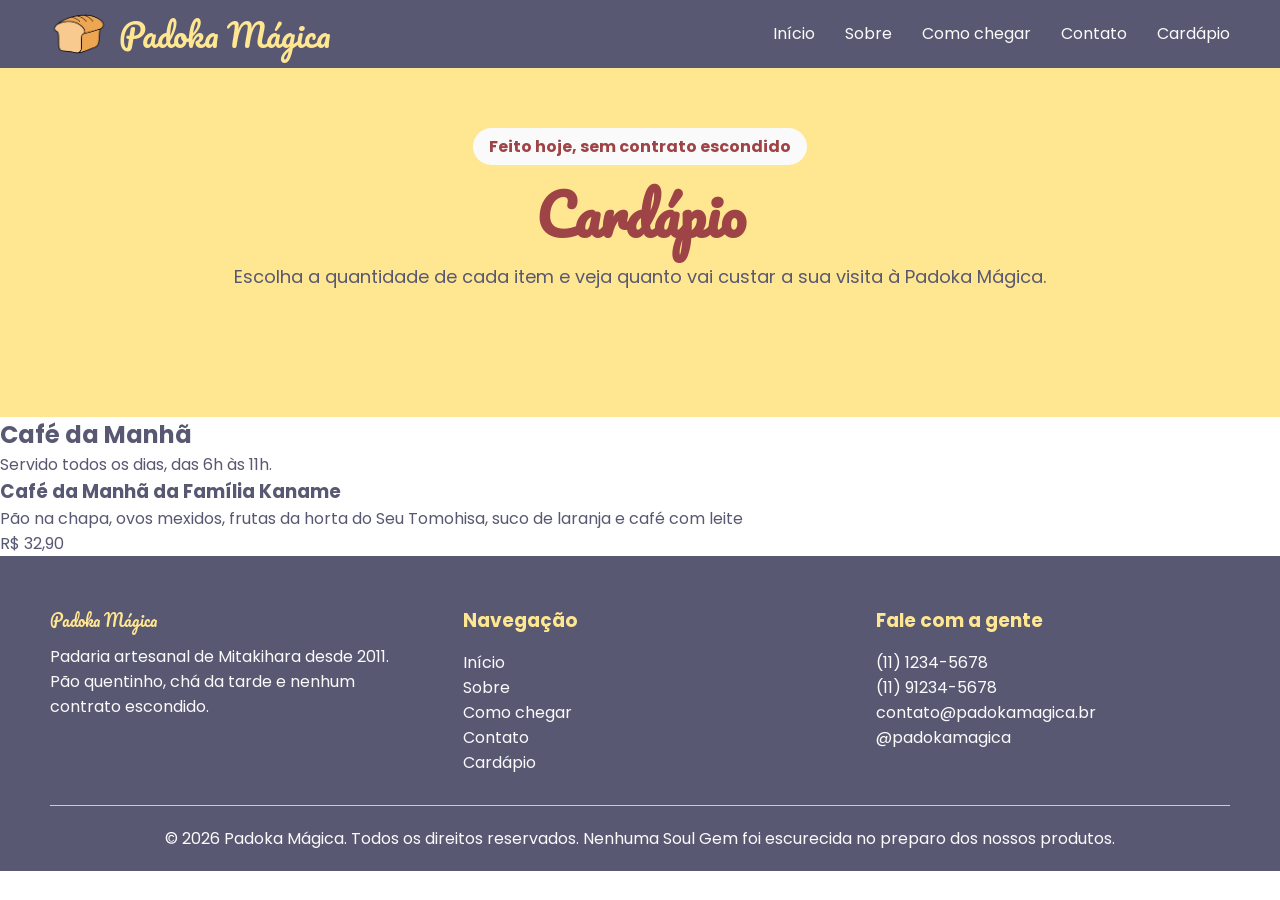
==== commit 213a0fec: "Pausa para treinar chaves" ====
--- a/cardapio.html
+++ b/cardapio.html
@@ -26,9 +26,32 @@
       </nav>
     </header>
 
-    <main>
-      <img src="./assets/img/Madoka.png" alt="" srcset="">
-      <h1>EM CROISSANT...</h1>
+    <main id="content" class="content">
+      <section id="cardapioTopo" class="cardapioTopo">
+        <p class="cardapioTag">Feito hoje, sem contrato escondido</p>
+        <h1 class="cardapioTitulo">Cardápio</h1>
+        <p class="cardapioSubtitulo">
+          Escolha a quantidade de cada item e veja quanto vai custar a sua visita à Padoka Mágica.
+        </p>
+      </section>
+
+      <form id="formCardapio" class="cardapioConteudo" action="#">
+        <div class="listaCategorias">
+          <section id="cafeDaManha" class="categoria">
+            <div class="categoriaCabecalho">
+              <h2>Café da Manhã</h2>
+              <p> Servido todos os dias, das 6h às 11h.</p>
+            </div>
+            <div class="listaItens">
+              <div class="item">
+                <h3 class="itemNome">Café da Manhã da Família Kaname</h3>
+                <p class="itemDescricao">Pão na chapa, ovos mexidos, frutas da horta do Seu Tomohisa, suco de laranja e café com leite</p>
+                <p class="itemPreco">R$ 32,90</p>
+              </div>
+            </div>
+          </section>
+        </div>
+      </form>
     </main>
 
     <footer id="footer" class="footer">
--- a/css/cardapio.css
+++ b/css/cardapio.css
@@ -1 +1,30 @@
-@import url(layout.css);+@import url(layout.css);
+
+.cardapioTopo {
+    background-color: var(--cor-amarela);
+    text-align: center;
+    padding: calc(var(--altura-header) + 60px);
+}
+
+.cardapioTag {
+    background-color: var(--cor-branca);
+    color: var(--cor-vermelho);
+    font-weight: bold;
+
+    width: fit-content;
+    padding: 6px 16px;
+    margin: 0px auto;
+    border-radius: 20px;
+}
+
+.cardapioTitulo {
+    color: var(--cor-vermelho);
+
+    font-family: "Fonte Titulo";
+    font-size: 56px;
+}
+
+.cardapioSubtitulo {
+    font-size: large;
+    margin: auto;
+}
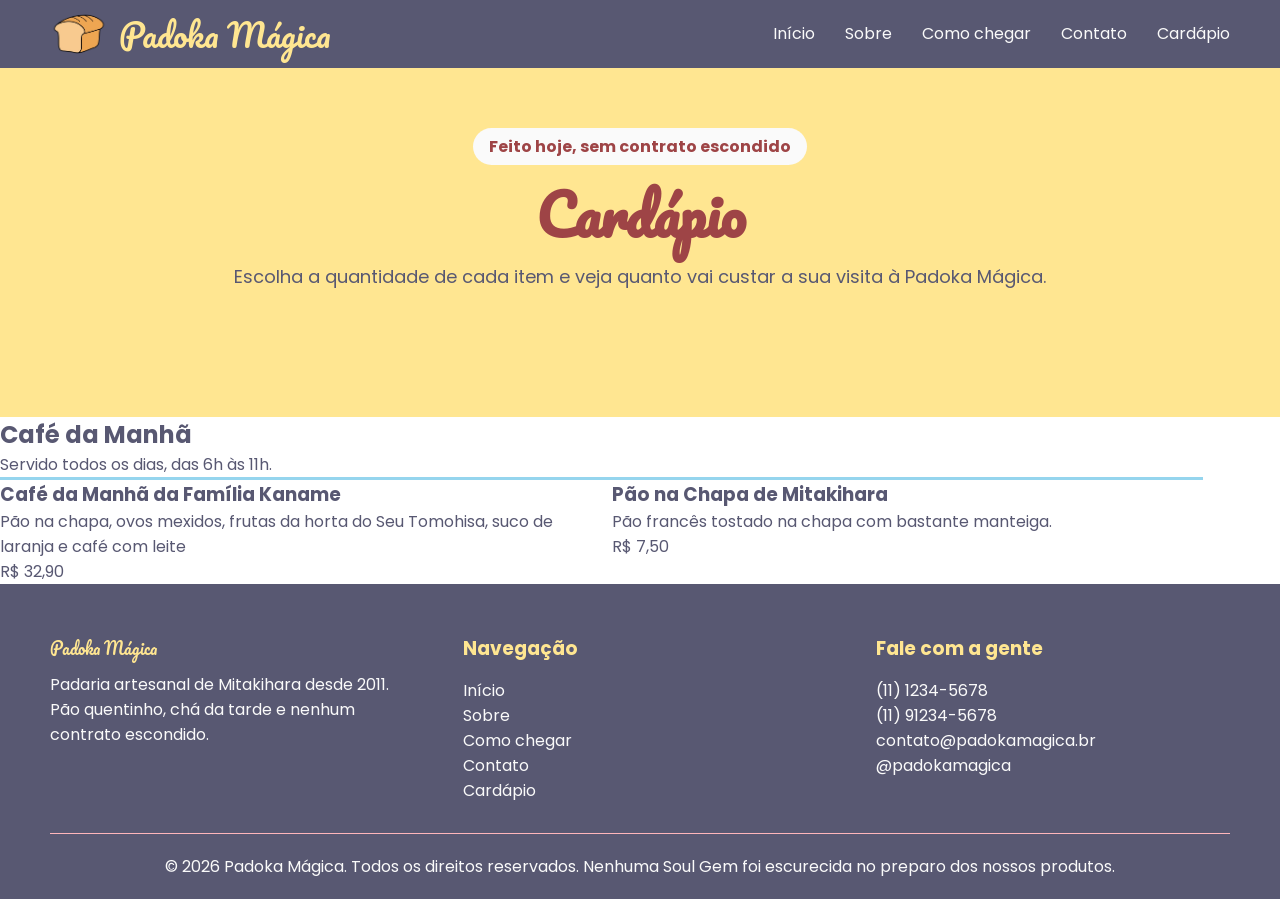
==== commit 7e4bb7ad: "Estamos criando o cardápio" ====
--- a/cardapio.html
+++ b/cardapio.html
@@ -48,6 +48,11 @@
                 <p class="itemDescricao">Pão na chapa, ovos mexidos, frutas da horta do Seu Tomohisa, suco de laranja e café com leite</p>
                 <p class="itemPreco">R$ 32,90</p>
               </div>
+              <div class="item">
+                <h3 class="itemNome">Pão na Chapa de Mitakihara</h3>
+                <p class="itemDescricao">Pão francês tostado na chapa com bastante manteiga.</p>
+                <p class="itemPreco">R$ 7,50</p>
+              </div>
             </div>
           </section>
         </div>
--- a/css/cardapio.css
+++ b/css/cardapio.css
@@ -27,4 +27,27 @@
 .cardapioSubtitulo {
     font-size: large;
     margin: auto;
+}
+
+.cardapioConteudo {
+    display: flex;
+    align-items: flex-start;
+}
+
+.listaCategorias {
+    display: flex;
+    flex-direction: column;
+}
+
+.categoriaCabecalho {
+    border-bottom: 3px solid var(--cor-azul);
+}
+
+.listaItens {
+    display: flex;
+    gap: 20px;
+}
+
+.item {
+    width: 50%;
 }
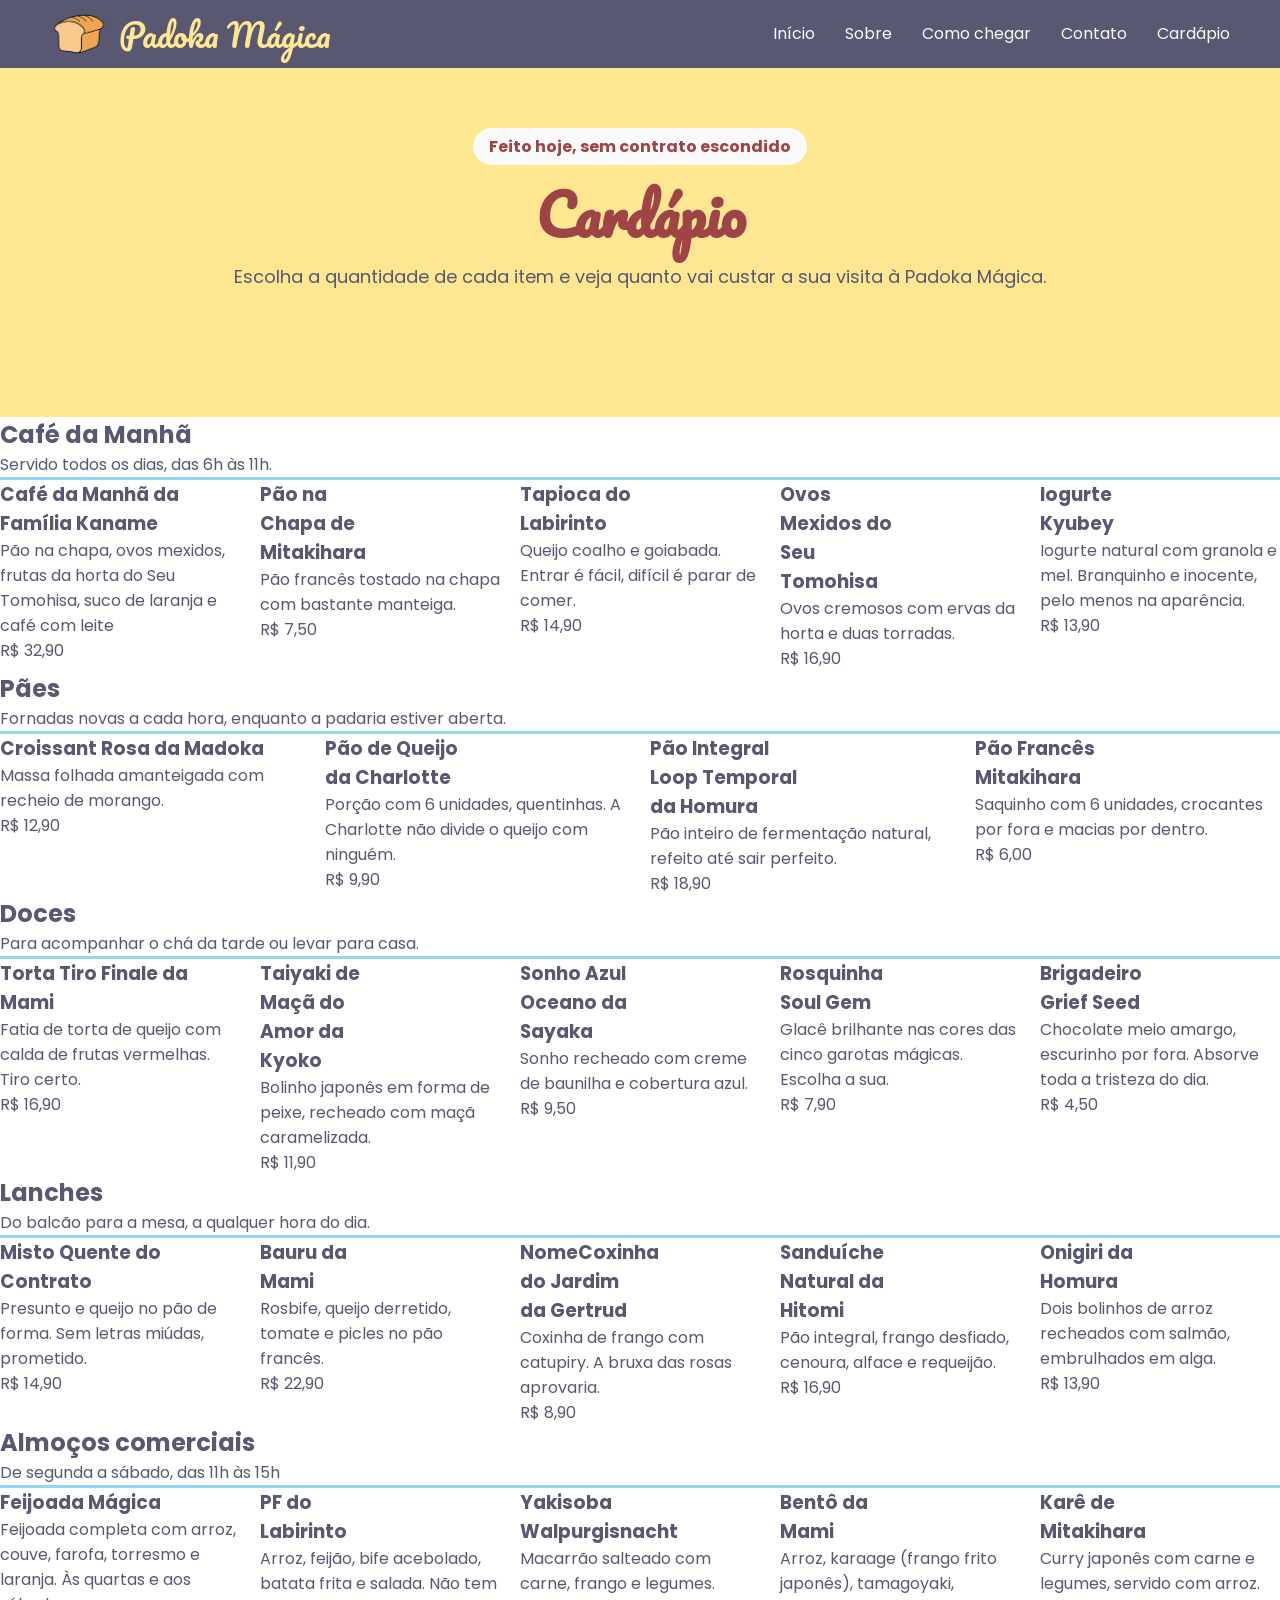
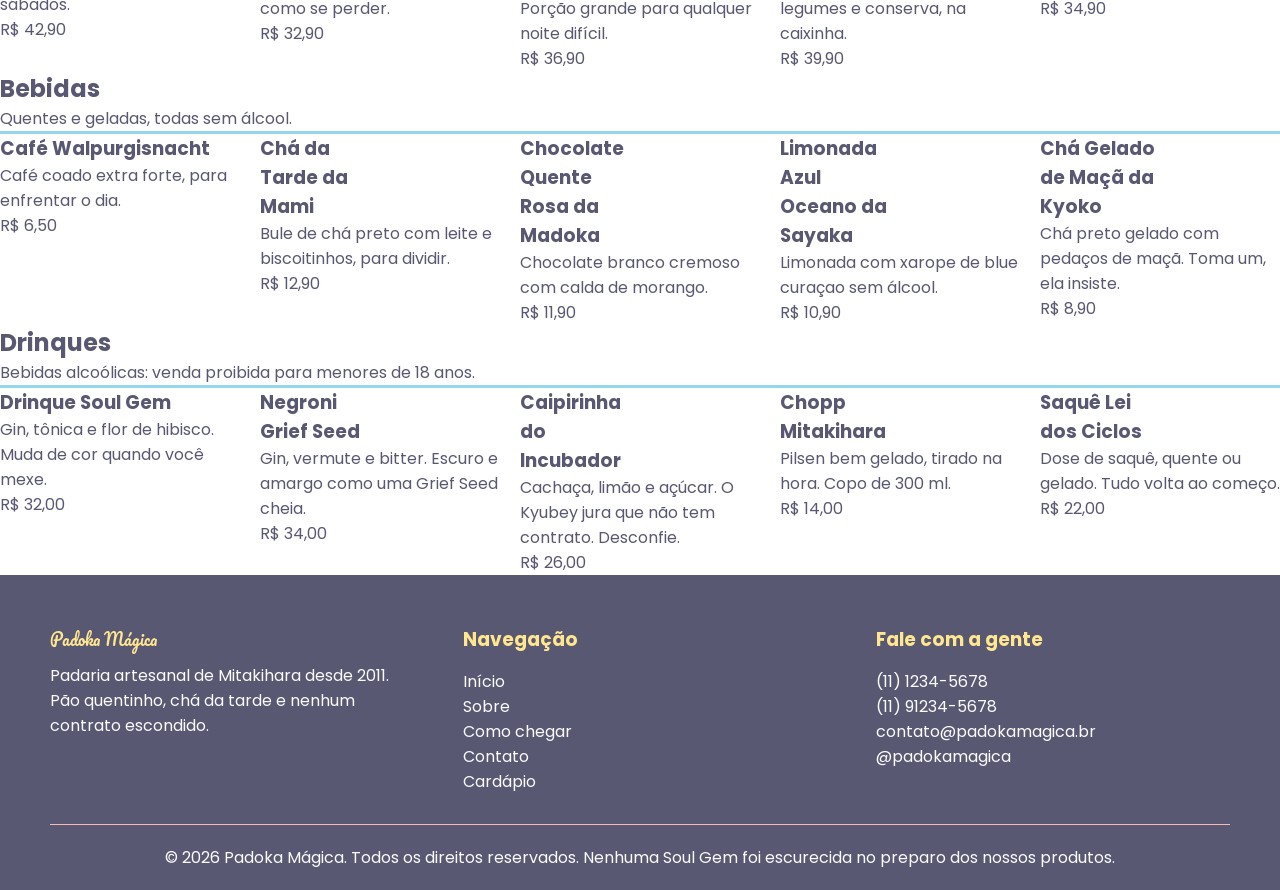
==== commit ee65c4d2: "Update cardapio.html" ====
--- a/cardapio.html
+++ b/cardapio.html
@@ -8,7 +8,8 @@
     <link
       rel="shortcut icon"
       href="assets/img/LogoImage.png"
-      type="image/png" />
+      type="image/png"
+    />
   </head>
   <body>
     <header id="header" class="header">
@@ -31,7 +32,8 @@
         <p class="cardapioTag">Feito hoje, sem contrato escondido</p>
         <h1 class="cardapioTitulo">Cardápio</h1>
         <p class="cardapioSubtitulo">
-          Escolha a quantidade de cada item e veja quanto vai custar a sua visita à Padoka Mágica.
+          Escolha a quantidade de cada item e veja quanto vai custar a sua
+          visita à Padoka Mágica.
         </p>
       </section>
 
@@ -40,18 +42,319 @@
           <section id="cafeDaManha" class="categoria">
             <div class="categoriaCabecalho">
               <h2>Café da Manhã</h2>
-              <p> Servido todos os dias, das 6h às 11h.</p>
+              <p>Servido todos os dias, das 6h às 11h.</p>
             </div>
             <div class="listaItens">
               <div class="item">
                 <h3 class="itemNome">Café da Manhã da Família Kaname</h3>
-                <p class="itemDescricao">Pão na chapa, ovos mexidos, frutas da horta do Seu Tomohisa, suco de laranja e café com leite</p>
+                <p class="itemDescricao">
+                  Pão na chapa, ovos mexidos, frutas da horta do Seu Tomohisa,
+                  suco de laranja e café com leite
+                </p>
                 <p class="itemPreco">R$ 32,90</p>
               </div>
               <div class="item">
-                <h3 class="itemNome">Pão na Chapa de Mitakihara</h3>
-                <p class="itemDescricao">Pão francês tostado na chapa com bastante manteiga.</p>
+                <h3 class="item">Pão na Chapa de Mitakihara</h3>
+                <p class="itemDescricao">
+                  Pão francês tostado na chapa com bastante manteiga.
+                </p>
                 <p class="itemPreco">R$ 7,50</p>
+              </div>
+              <div class="item">
+                <h3 class="item">Tapioca do Labirinto</h3>
+                <p class="itemDescricao">
+                  Queijo coalho e goiabada. Entrar é fácil, difícil é parar de
+                  comer.
+                </p>
+                <p class="itemPreco">R$ 14,90</p>
+              </div>
+              <div class="item">
+                <h3 class="item">Ovos Mexidos do Seu Tomohisa</h3>
+                <p class="itemDescricao">
+                  Ovos cremosos com ervas da horta e duas torradas.
+                </p>
+                <p class="itemPreco">R$ 16,90</p>
+              </div>
+              <div class="item">
+                <h3 class="item">Iogurte Kyubey</h3>
+                <p class="itemDescricao">
+                  Iogurte natural com granola e mel. Branquinho e inocente, pelo
+                  menos na aparência.
+                </p>
+                <p class="itemPreco">R$ 13,90</p>
+              </div>
+            </div>
+          </section>
+
+          <section id="paes" class="categoria">
+            <div class="categoriaCabecalho">
+              <h2>Pães</h2>
+              <p>
+                Fornadas novas a cada hora, enquanto a padaria estiver aberta.
+              </p>
+            </div>
+            <div class="listaItens">
+              <div class="item">
+                <h3 class="itemNome">Croissant Rosa da Madoka</h3>
+                <p class="itemDescricao">
+                  Massa folhada amanteigada com recheio de morango.
+                </p>
+                <p class="itemPreco">R$ 12,90</p>
+              </div>
+              <div class="item">
+                <h3 class="item">Pão de Queijo da Charlotte</h3>
+                <p class="itemDescricao">
+                  Porção com 6 unidades, quentinhas. A Charlotte não divide o
+                  queijo com ninguém.
+                </p>
+                <p class="itemPreco">R$ 9,90</p>
+              </div>
+              <div class="item">
+                <h3 class="item">Pão Integral Loop Temporal da Homura</h3>
+                <p class="itemDescricao">
+                  Pão inteiro de fermentação natural, refeito até sair perfeito.
+                </p>
+                <p class="itemPreco">R$ 18,90</p>
+              </div>
+              <div class="item">
+                <h3 class="item">Pão Francês Mitakihara</h3>
+                <p class="itemDescricao">
+                  Saquinho com 6 unidades, crocantes por fora e macias por
+                  dentro.
+                </p>
+                <p class="itemPreco">R$ 6,00</p>
+              </div>
+            </div>
+          </section>
+
+          <section id="doces" class="categoria">
+            <div class="categoriaCabecalho">
+              <h2>Doces</h2>
+              <p>Para acompanhar o chá da tarde ou levar para casa.</p>
+            </div>
+            <div class="listaItens">
+              <div class="item">
+                <h3 class="itemNome">Torta Tiro Finale da Mami</h3>
+                <p class="itemDescricao">
+                  Fatia de torta de queijo com calda de frutas vermelhas. Tiro
+                  certo.
+                </p>
+                <p class="itemPreco">R$ 16,90</p>
+              </div>
+              <div class="item">
+                <h3 class="item">Taiyaki de Maçã do Amor da Kyoko</h3>
+                <p class="itemDescricao">
+                  Bolinho japonês em forma de peixe, recheado com maçã
+                  caramelizada.
+                </p>
+                <p class="itemPreco">R$ 11,90</p>
+              </div>
+              <div class="item">
+                <h3 class="item">Sonho Azul Oceano da Sayaka</h3>
+                <p class="itemDescricao">
+                  Sonho recheado com creme de baunilha e cobertura azul.
+                </p>
+                <p class="itemPreco">R$ 9,50</p>
+              </div>
+              <div class="item">
+                <h3 class="item">Rosquinha Soul Gem</h3>
+                <p class="itemDescricao">
+                  Glacê brilhante nas cores das cinco garotas mágicas. Escolha a
+                  sua.
+                </p>
+                <p class="itemPreco">R$ 7,90</p>
+              </div>
+              <div class="item">
+                <h3 class="item">Brigadeiro Grief Seed</h3>
+                <p class="itemDescricao">
+                  Chocolate meio amargo, escurinho por fora. Absorve toda a
+                  tristeza do dia.
+                </p>
+                <p class="itemPreco">R$ 4,50</p>
+              </div>
+            </div>
+          </section>
+
+          <section id="lanches" class="categoria">
+            <div class="categoriaCabecalho">
+              <h2>Lanches</h2>
+              <p>Do balcão para a mesa, a qualquer hora do dia.</p>
+            </div>
+            <div class="listaItens">
+              <div class="item">
+                <h3 class="itemNome">Misto Quente do Contrato</h3>
+                <p class="itemDescricao">
+                  Presunto e queijo no pão de forma. Sem letras miúdas,
+                  prometido.
+                </p>
+                <p class="itemPreco">R$ 14,90</p>
+              </div>
+              <div class="item">
+                <h3 class="item">Bauru da Mami</h3>
+                <p class="itemDescricao">
+                  Rosbife, queijo derretido, tomate e picles no pão francês.
+                </p>
+                <p class="itemPreco">R$ 22,90</p>
+              </div>
+              <div class="item">
+                <h3 class="item">NomeCoxinha do Jardim da Gertrud</h3>
+                <p class="itemDescricao">
+                  Coxinha de frango com catupiry. A bruxa das rosas aprovaria.
+                </p>
+                <p class="itemPreco">R$ 8,90</p>
+              </div>
+              <div class="item">
+                <h3 class="item">Sanduíche Natural da Hitomi</h3>
+                <p class="itemDescricao">
+                  Pão integral, frango desfiado, cenoura, alface e requeijão.
+                </p>
+                <p class="itemPreco">R$ 16,90</p>
+              </div>
+              <div class="item">
+                <h3 class="item">Onigiri da Homura</h3>
+                <p class="itemDescricao">
+                  Dois bolinhos de arroz recheados com salmão, embrulhados em
+                  alga.
+                </p>
+                <p class="itemPreco">R$ 13,90</p>
+              </div>
+            </div>
+          </section>
+
+          <section id="almocos" class="categoria">
+            <div class="categoriaCabecalho">
+              <h2>Almoços comerciais</h2>
+              <p>De segunda a sábado, das 11h às 15h</p>
+            </div>
+            <div class="listaItens">
+              <div class="item">
+                <h3 class="itemNome">Feijoada Mágica</h3>
+                <p class="itemDescricao">
+                  Feijoada completa com arroz, couve, farofa, torresmo e
+                  laranja. Às quartas e aos sábados.
+                </p>
+                <p class="itemPreco">R$ 42,90</p>
+              </div>
+              <div class="item">
+                <h3 class="item">PF do Labirinto</h3>
+                <p class="itemDescricao">
+                  Arroz, feijão, bife acebolado, batata frita e salada. Não tem
+                  como se perder.
+                </p>
+                <p class="itemPreco">R$ 32,90</p>
+              </div>
+              <div class="item">
+                <h3 class="item">Yakisoba Walpurgisnacht</h3>
+                <p class="itemDescricao">
+                  Macarrão salteado com carne, frango e legumes. Porção grande
+                  para qualquer noite difícil.
+                </p>
+                <p class="itemPreco">R$ 36,90</p>
+              </div>
+              <div class="item">
+                <h3 class="item">Bentô da Mami</h3>
+                <p class="itemDescricao">
+                  Arroz, karaage (frango frito japonês), tamagoyaki, legumes e
+                  conserva, na caixinha.
+                </p>
+                <p class="itemPreco">R$ 39,90</p>
+              </div>
+              <div class="item">
+                <h3 class="item">Karê de Mitakihara</h3>
+                <p class="itemDescricao">
+                  Curry japonês com carne e legumes, servido com arroz.
+                </p>
+                <p class="itemPreco">R$ 34,90</p>
+              </div>
+            </div>
+          </section>
+
+          <section id="bebidas" class="categoria">
+            <div class="categoriaCabecalho">
+              <h2>Bebidas</h2>
+              <p>Quentes e geladas, todas sem álcool.</p>
+            </div>
+            <div class="listaItens">
+              <div class="item">
+                <h3 class="itemNome">Café Walpurgisnacht</h3>
+                <p class="itemDescricao">
+                  Café coado extra forte, para enfrentar o dia.
+                </p>
+                <p class="itemPreco">R$ 6,50</p>
+              </div>
+              <div class="item">
+                <h3 class="item">Chá da Tarde da Mami</h3>
+                <p class="itemDescricao">
+                  Bule de chá preto com leite e biscoitinhos, para dividir.
+                </p>
+                <p class="itemPreco">R$ 12,90</p>
+              </div>
+              <div class="item">
+                <h3 class="item">Chocolate Quente Rosa da Madoka</h3>
+                <p class="itemDescricao">
+                  Chocolate branco cremoso com calda de morango.
+                </p>
+                <p class="itemPreco">R$ 11,90</p>
+              </div>
+              <div class="item">
+                <h3 class="item">Limonada Azul Oceano da Sayaka</h3>
+                <p class="itemDescricao">
+                  Limonada com xarope de blue curaçao sem álcool.
+                </p>
+                <p class="itemPreco">R$ 10,90</p>
+              </div>
+              <div class="item">
+                <h3 class="item">Chá Gelado de Maçã da Kyoko</h3>
+                <p class="itemDescricao">
+                  Chá preto gelado com pedaços de maçã. Toma um, ela insiste.
+                </p>
+                <p class="itemPreco">R$ 8,90</p>
+              </div>
+            </div>
+          </section>
+
+          <section id="drinques" class="categoria">
+            <div class="categoriaCabecalho">
+              <h2>Drinques</h2>
+              <p>Bebidas alcoólicas: venda proibida para menores de 18 anos.</p>
+            </div>
+            <div class="listaItens">
+              <div class="item">
+                <h3 class="itemNome">Drinque Soul Gem</h3>
+                <p class="itemDescricao">
+                  Gin, tônica e flor de hibisco. Muda de cor quando você mexe.
+                </p>
+                <p class="itemPreco">R$ 32,00</p>
+              </div>
+              <div class="item">
+                <h3 class="item">Negroni Grief Seed</h3>
+                <p class="itemDescricao">
+                  Gin, vermute e bitter. Escuro e amargo como uma Grief Seed
+                  cheia.
+                </p>
+                <p class="itemPreco">R$ 34,00</p>
+              </div>
+              <div class="item">
+                <h3 class="item">Caipirinha do Incubador</h3>
+                <p class="itemDescricao">
+                  Cachaça, limão e açúcar. O Kyubey jura que não tem contrato.
+                  Desconfie.
+                </p>
+                <p class="itemPreco">R$ 26,00</p>
+              </div>
+              <div class="item">
+                <h3 class="item">Chopp Mitakihara</h3>
+                <p class="itemDescricao">
+                  Pilsen bem gelado, tirado na hora. Copo de 300 ml.
+                </p>
+                <p class="itemPreco">R$ 14,00</p>
+              </div>
+              <div class="item">
+                <h3 class="item">Saquê Lei dos Ciclos</h3>
+                <p class="itemDescricao">
+                  Dose de saquê, quente ou gelado. Tudo volta ao começo.
+                </p>
+                <p class="itemPreco">R$ 22,00</p>
               </div>
             </div>
           </section>
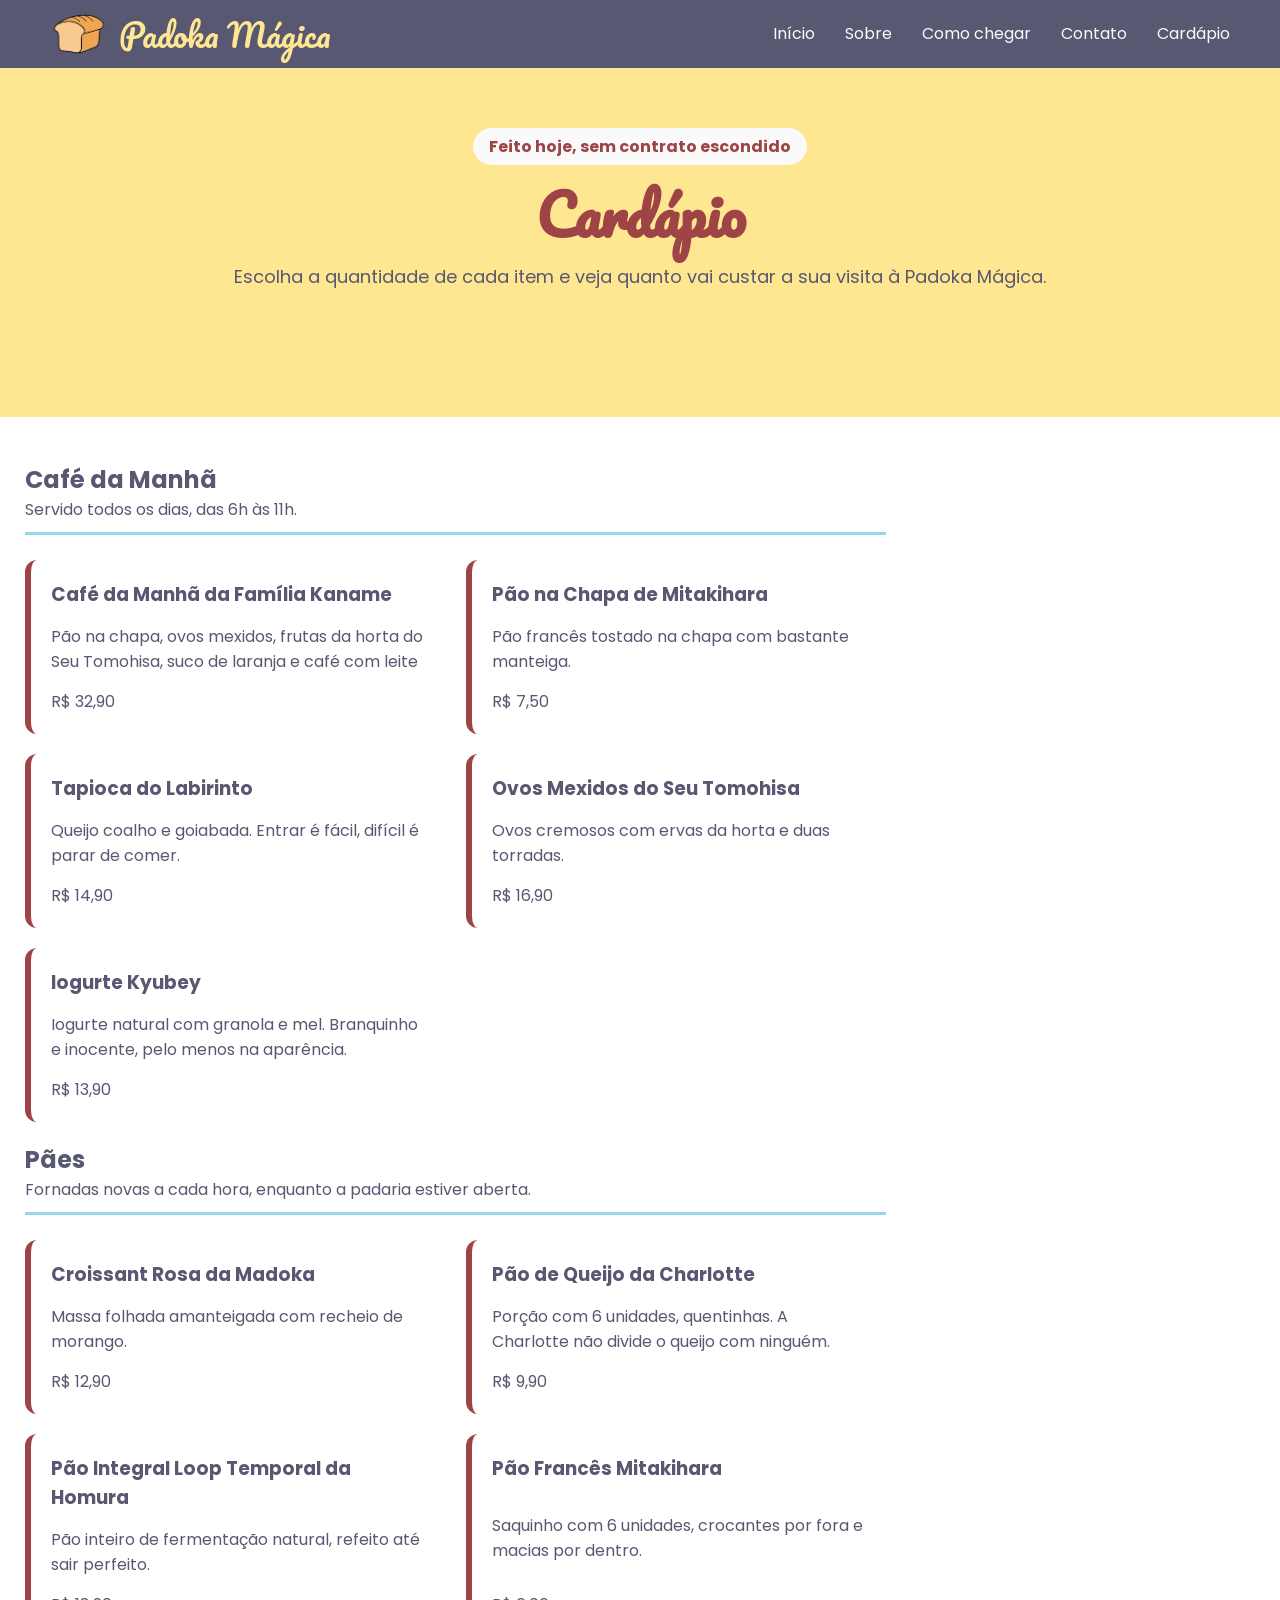
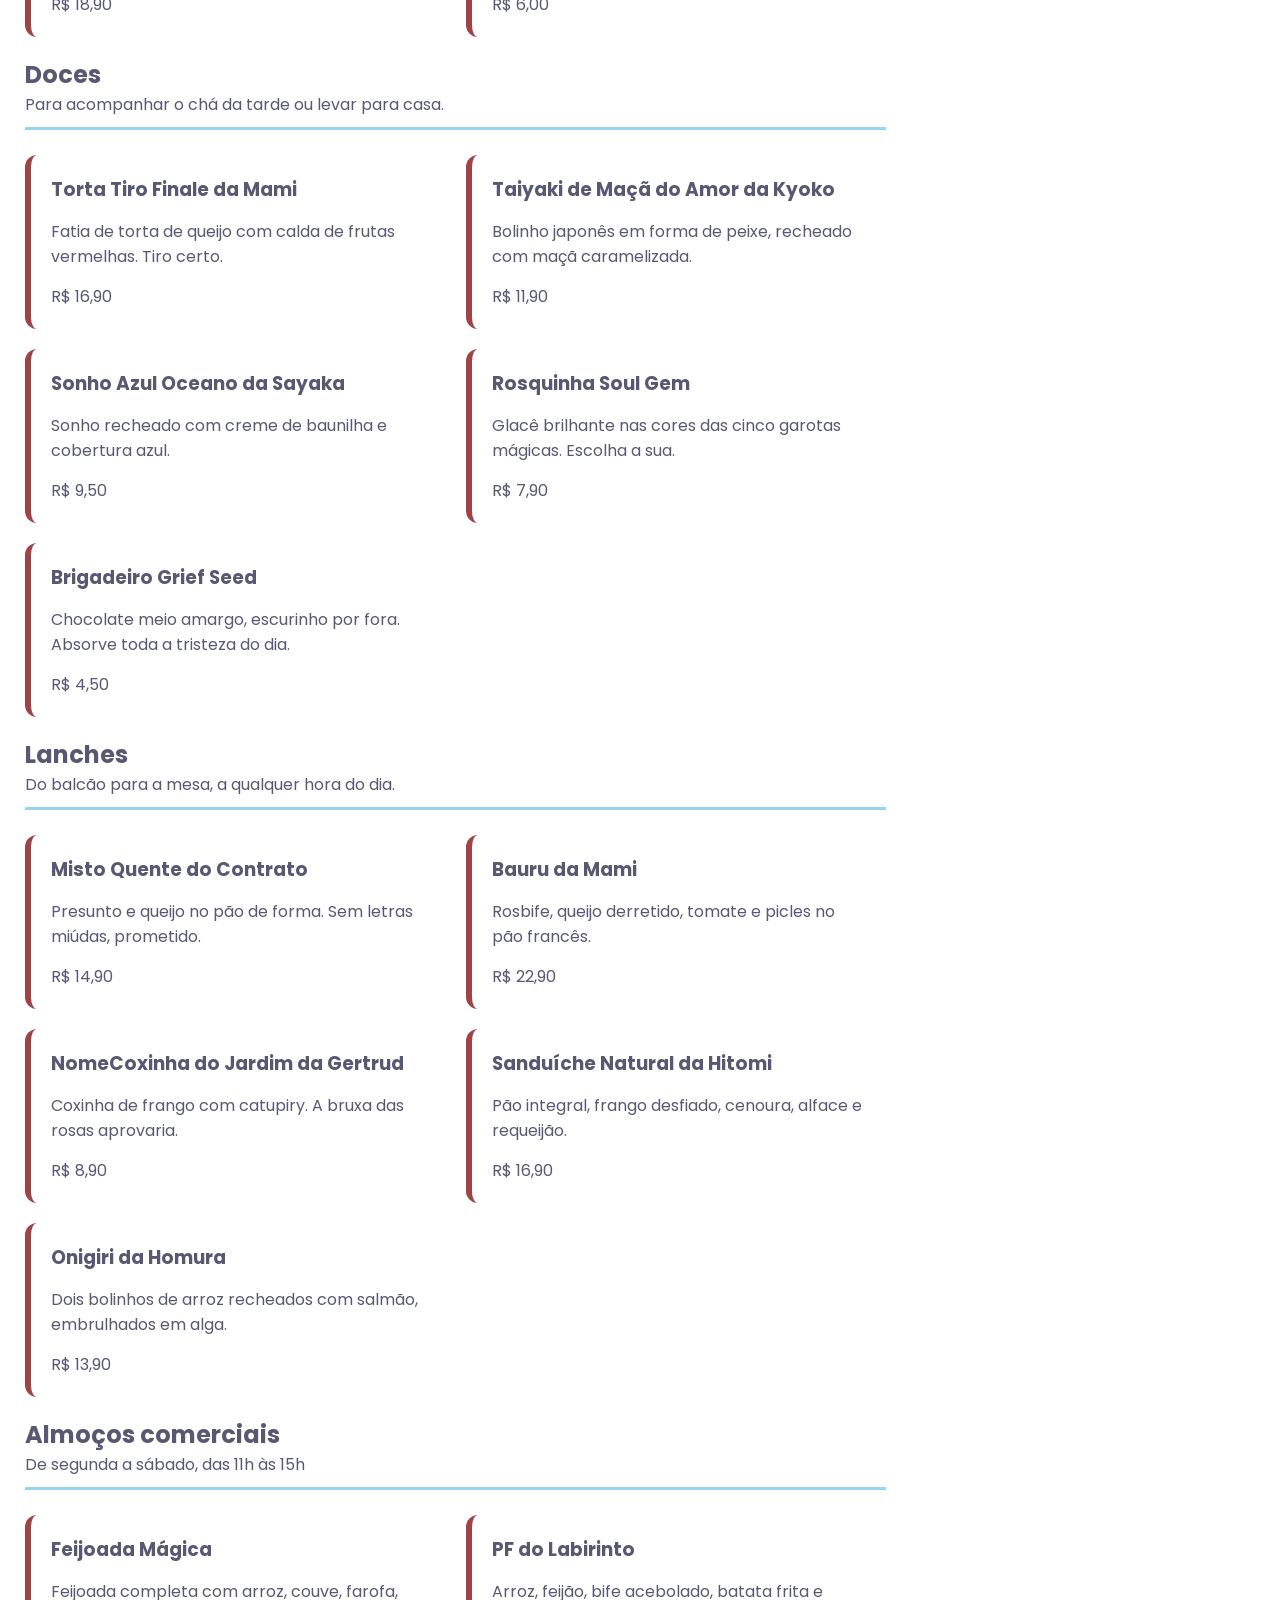
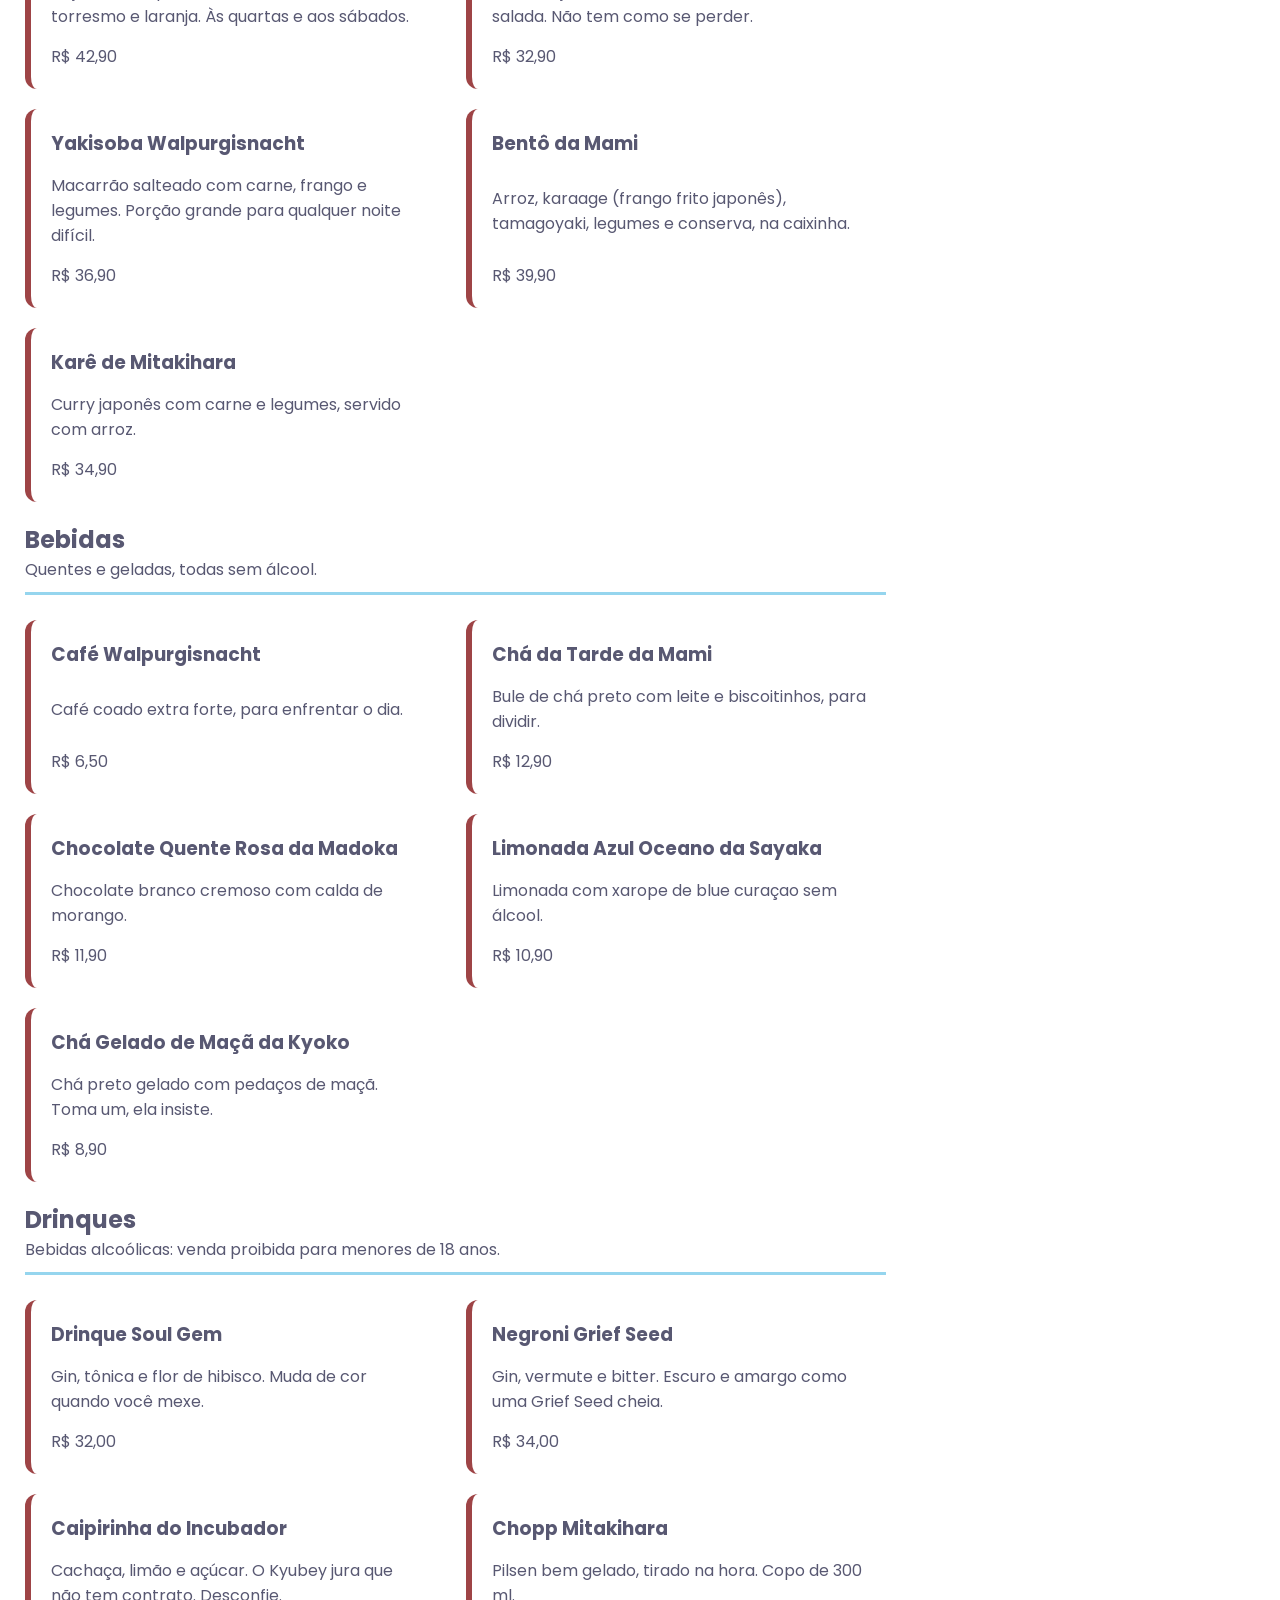
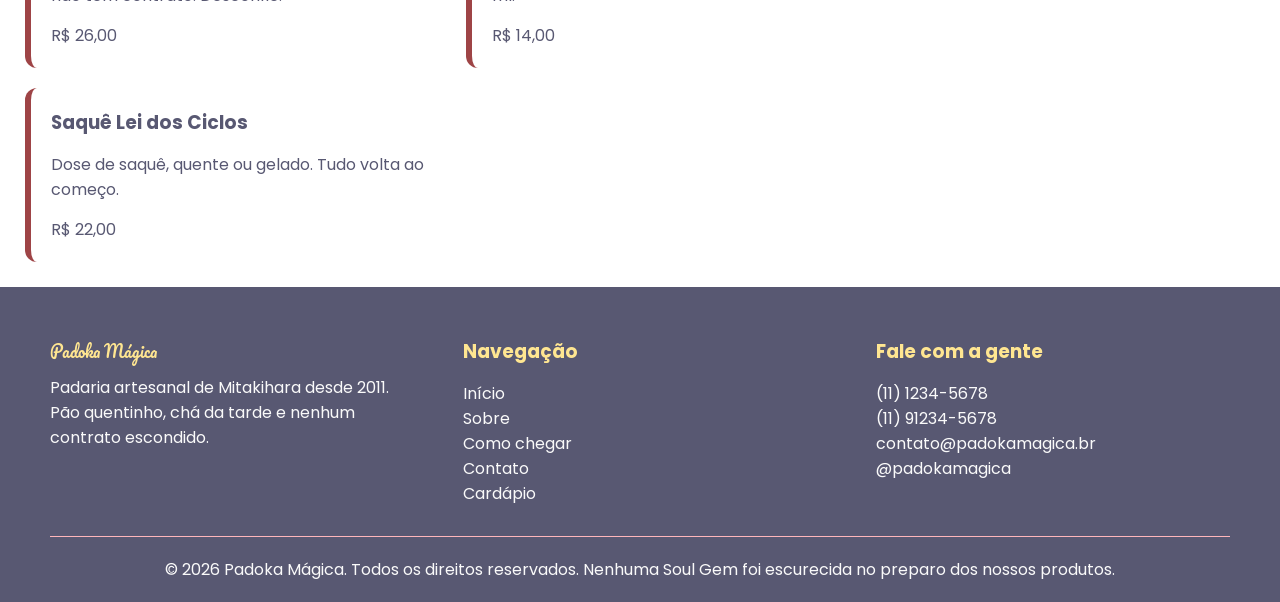
==== commit a0773aa3: "Temos cartões e painel lateral" ====
--- a/cardapio.html
+++ b/cardapio.html
@@ -54,14 +54,14 @@
                 <p class="itemPreco">R$ 32,90</p>
               </div>
               <div class="item">
-                <h3 class="item">Pão na Chapa de Mitakihara</h3>
+                <h3 class="itemNome">Pão na Chapa de Mitakihara</h3>
                 <p class="itemDescricao">
                   Pão francês tostado na chapa com bastante manteiga.
                 </p>
                 <p class="itemPreco">R$ 7,50</p>
               </div>
               <div class="item">
-                <h3 class="item">Tapioca do Labirinto</h3>
+                <h3 class="itemNome">Tapioca do Labirinto</h3>
                 <p class="itemDescricao">
                   Queijo coalho e goiabada. Entrar é fácil, difícil é parar de
                   comer.
@@ -69,14 +69,14 @@
                 <p class="itemPreco">R$ 14,90</p>
               </div>
               <div class="item">
-                <h3 class="item">Ovos Mexidos do Seu Tomohisa</h3>
+                <h3 class="itemNome">Ovos Mexidos do Seu Tomohisa</h3>
                 <p class="itemDescricao">
                   Ovos cremosos com ervas da horta e duas torradas.
                 </p>
                 <p class="itemPreco">R$ 16,90</p>
               </div>
               <div class="item">
-                <h3 class="item">Iogurte Kyubey</h3>
+                <h3 class="itemNome">Iogurte Kyubey</h3>
                 <p class="itemDescricao">
                   Iogurte natural com granola e mel. Branquinho e inocente, pelo
                   menos na aparência.
@@ -102,7 +102,7 @@
                 <p class="itemPreco">R$ 12,90</p>
               </div>
               <div class="item">
-                <h3 class="item">Pão de Queijo da Charlotte</h3>
+                <h3 class="itemNome">Pão de Queijo da Charlotte</h3>
                 <p class="itemDescricao">
                   Porção com 6 unidades, quentinhas. A Charlotte não divide o
                   queijo com ninguém.
@@ -110,14 +110,14 @@
                 <p class="itemPreco">R$ 9,90</p>
               </div>
               <div class="item">
-                <h3 class="item">Pão Integral Loop Temporal da Homura</h3>
+                <h3 class="itemNome">Pão Integral Loop Temporal da Homura</h3>
                 <p class="itemDescricao">
                   Pão inteiro de fermentação natural, refeito até sair perfeito.
                 </p>
                 <p class="itemPreco">R$ 18,90</p>
               </div>
               <div class="item">
-                <h3 class="item">Pão Francês Mitakihara</h3>
+                <h3 class="itemNome">Pão Francês Mitakihara</h3>
                 <p class="itemDescricao">
                   Saquinho com 6 unidades, crocantes por fora e macias por
                   dentro.
@@ -142,7 +142,7 @@
                 <p class="itemPreco">R$ 16,90</p>
               </div>
               <div class="item">
-                <h3 class="item">Taiyaki de Maçã do Amor da Kyoko</h3>
+                <h3 class="itemNome">Taiyaki de Maçã do Amor da Kyoko</h3>
                 <p class="itemDescricao">
                   Bolinho japonês em forma de peixe, recheado com maçã
                   caramelizada.
@@ -150,14 +150,14 @@
                 <p class="itemPreco">R$ 11,90</p>
               </div>
               <div class="item">
-                <h3 class="item">Sonho Azul Oceano da Sayaka</h3>
+                <h3 class="itemNome">Sonho Azul Oceano da Sayaka</h3>
                 <p class="itemDescricao">
                   Sonho recheado com creme de baunilha e cobertura azul.
                 </p>
                 <p class="itemPreco">R$ 9,50</p>
               </div>
               <div class="item">
-                <h3 class="item">Rosquinha Soul Gem</h3>
+                <h3 class="itemNome">Rosquinha Soul Gem</h3>
                 <p class="itemDescricao">
                   Glacê brilhante nas cores das cinco garotas mágicas. Escolha a
                   sua.
@@ -165,7 +165,7 @@
                 <p class="itemPreco">R$ 7,90</p>
               </div>
               <div class="item">
-                <h3 class="item">Brigadeiro Grief Seed</h3>
+                <h3 class="itemNome">Brigadeiro Grief Seed</h3>
                 <p class="itemDescricao">
                   Chocolate meio amargo, escurinho por fora. Absorve toda a
                   tristeza do dia.
@@ -190,28 +190,28 @@
                 <p class="itemPreco">R$ 14,90</p>
               </div>
               <div class="item">
-                <h3 class="item">Bauru da Mami</h3>
+                <h3 class="itemNome">Bauru da Mami</h3>
                 <p class="itemDescricao">
                   Rosbife, queijo derretido, tomate e picles no pão francês.
                 </p>
                 <p class="itemPreco">R$ 22,90</p>
               </div>
               <div class="item">
-                <h3 class="item">NomeCoxinha do Jardim da Gertrud</h3>
+                <h3 class="itemNome">NomeCoxinha do Jardim da Gertrud</h3>
                 <p class="itemDescricao">
                   Coxinha de frango com catupiry. A bruxa das rosas aprovaria.
                 </p>
                 <p class="itemPreco">R$ 8,90</p>
               </div>
               <div class="item">
-                <h3 class="item">Sanduíche Natural da Hitomi</h3>
+                <h3 class="itemNome">Sanduíche Natural da Hitomi</h3>
                 <p class="itemDescricao">
                   Pão integral, frango desfiado, cenoura, alface e requeijão.
                 </p>
                 <p class="itemPreco">R$ 16,90</p>
               </div>
               <div class="item">
-                <h3 class="item">Onigiri da Homura</h3>
+                <h3 class="itemNome">Onigiri da Homura</h3>
                 <p class="itemDescricao">
                   Dois bolinhos de arroz recheados com salmão, embrulhados em
                   alga.
@@ -236,7 +236,7 @@
                 <p class="itemPreco">R$ 42,90</p>
               </div>
               <div class="item">
-                <h3 class="item">PF do Labirinto</h3>
+                <h3 class="itemNome">PF do Labirinto</h3>
                 <p class="itemDescricao">
                   Arroz, feijão, bife acebolado, batata frita e salada. Não tem
                   como se perder.
@@ -244,7 +244,7 @@
                 <p class="itemPreco">R$ 32,90</p>
               </div>
               <div class="item">
-                <h3 class="item">Yakisoba Walpurgisnacht</h3>
+                <h3 class="itemNome">Yakisoba Walpurgisnacht</h3>
                 <p class="itemDescricao">
                   Macarrão salteado com carne, frango e legumes. Porção grande
                   para qualquer noite difícil.
@@ -252,7 +252,7 @@
                 <p class="itemPreco">R$ 36,90</p>
               </div>
               <div class="item">
-                <h3 class="item">Bentô da Mami</h3>
+                <h3 class="itemNome">Bentô da Mami</h3>
                 <p class="itemDescricao">
                   Arroz, karaage (frango frito japonês), tamagoyaki, legumes e
                   conserva, na caixinha.
@@ -260,7 +260,7 @@
                 <p class="itemPreco">R$ 39,90</p>
               </div>
               <div class="item">
-                <h3 class="item">Karê de Mitakihara</h3>
+                <h3 class="itemNome">Karê de Mitakihara</h3>
                 <p class="itemDescricao">
                   Curry japonês com carne e legumes, servido com arroz.
                 </p>
@@ -283,28 +283,28 @@
                 <p class="itemPreco">R$ 6,50</p>
               </div>
               <div class="item">
-                <h3 class="item">Chá da Tarde da Mami</h3>
+                <h3 class="itemNome">Chá da Tarde da Mami</h3>
                 <p class="itemDescricao">
                   Bule de chá preto com leite e biscoitinhos, para dividir.
                 </p>
                 <p class="itemPreco">R$ 12,90</p>
               </div>
               <div class="item">
-                <h3 class="item">Chocolate Quente Rosa da Madoka</h3>
+                <h3 class="itemNome">Chocolate Quente Rosa da Madoka</h3>
                 <p class="itemDescricao">
                   Chocolate branco cremoso com calda de morango.
                 </p>
                 <p class="itemPreco">R$ 11,90</p>
               </div>
               <div class="item">
-                <h3 class="item">Limonada Azul Oceano da Sayaka</h3>
+                <h3 class="itemNome">Limonada Azul Oceano da Sayaka</h3>
                 <p class="itemDescricao">
                   Limonada com xarope de blue curaçao sem álcool.
                 </p>
                 <p class="itemPreco">R$ 10,90</p>
               </div>
               <div class="item">
-                <h3 class="item">Chá Gelado de Maçã da Kyoko</h3>
+                <h3 class="itemNome">Chá Gelado de Maçã da Kyoko</h3>
                 <p class="itemDescricao">
                   Chá preto gelado com pedaços de maçã. Toma um, ela insiste.
                 </p>
@@ -327,7 +327,7 @@
                 <p class="itemPreco">R$ 32,00</p>
               </div>
               <div class="item">
-                <h3 class="item">Negroni Grief Seed</h3>
+                <h3 class="itemNome">Negroni Grief Seed</h3>
                 <p class="itemDescricao">
                   Gin, vermute e bitter. Escuro e amargo como uma Grief Seed
                   cheia.
@@ -335,7 +335,7 @@
                 <p class="itemPreco">R$ 34,00</p>
               </div>
               <div class="item">
-                <h3 class="item">Caipirinha do Incubador</h3>
+                <h3 class="itemNome">Caipirinha do Incubador</h3>
                 <p class="itemDescricao">
                   Cachaça, limão e açúcar. O Kyubey jura que não tem contrato.
                   Desconfie.
@@ -343,14 +343,14 @@
                 <p class="itemPreco">R$ 26,00</p>
               </div>
               <div class="item">
-                <h3 class="item">Chopp Mitakihara</h3>
+                <h3 class="itemNome">Chopp Mitakihara</h3>
                 <p class="itemDescricao">
                   Pilsen bem gelado, tirado na hora. Copo de 300 ml.
                 </p>
                 <p class="itemPreco">R$ 14,00</p>
               </div>
               <div class="item">
-                <h3 class="item">Saquê Lei dos Ciclos</h3>
+                <h3 class="itemNome">Saquê Lei dos Ciclos</h3>
                 <p class="itemDescricao">
                   Dose de saquê, quente ou gelado. Tudo volta ao começo.
                 </p>
--- a/css/cardapio.css
+++ b/css/cardapio.css
@@ -32,22 +32,41 @@
 .cardapioConteudo {
     display: flex;
     align-items: flex-start;
+    padding: 25px;
 }
 
 .listaCategorias {
+    width: 70%;
     display: flex;
     flex-direction: column;
 }
 
+.categoria {
+    margin-top: 20px;
+}
+
 .categoriaCabecalho {
     border-bottom: 3px solid var(--cor-azul);
+    margin-bottom: 25px;
+    padding-bottom: 10px;
 }
 
 .listaItens {
     display: flex;
+    flex-wrap: wrap;
     gap: 20px;
 }
 
 .item {
-    width: 50%;
+    width: calc(50% - 10px);
+    padding: 20px;
+
+    display: flex;
+    justify-content: space-between;
+    flex-direction: column;
+    align-items: flex-start;
+    gap: 15px;
+    
+    border-left: 6px solid var(--cor-vermelho);
+    border-radius: 12px;
 }
